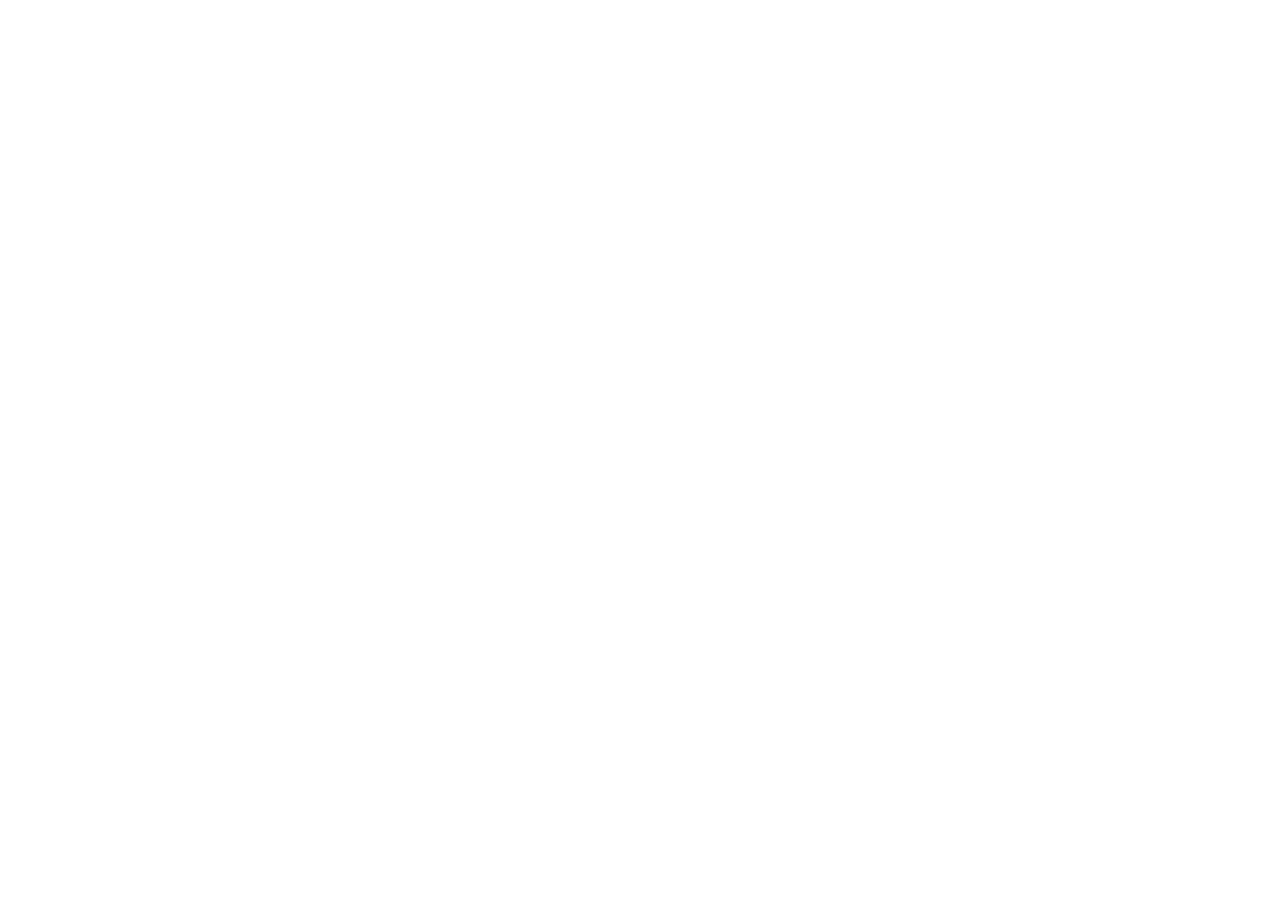
==== index.html @ 8578e750 "大事件项目初始化" ====
<!DOCTYPE html>
<html lang="en">
<head>
    <meta charset="UTF-8">
    <meta name="viewport" content="width=device-width, initial-scale=1.0">
    <title>Document</title>
</head>
<body>
    
</body>
</html>
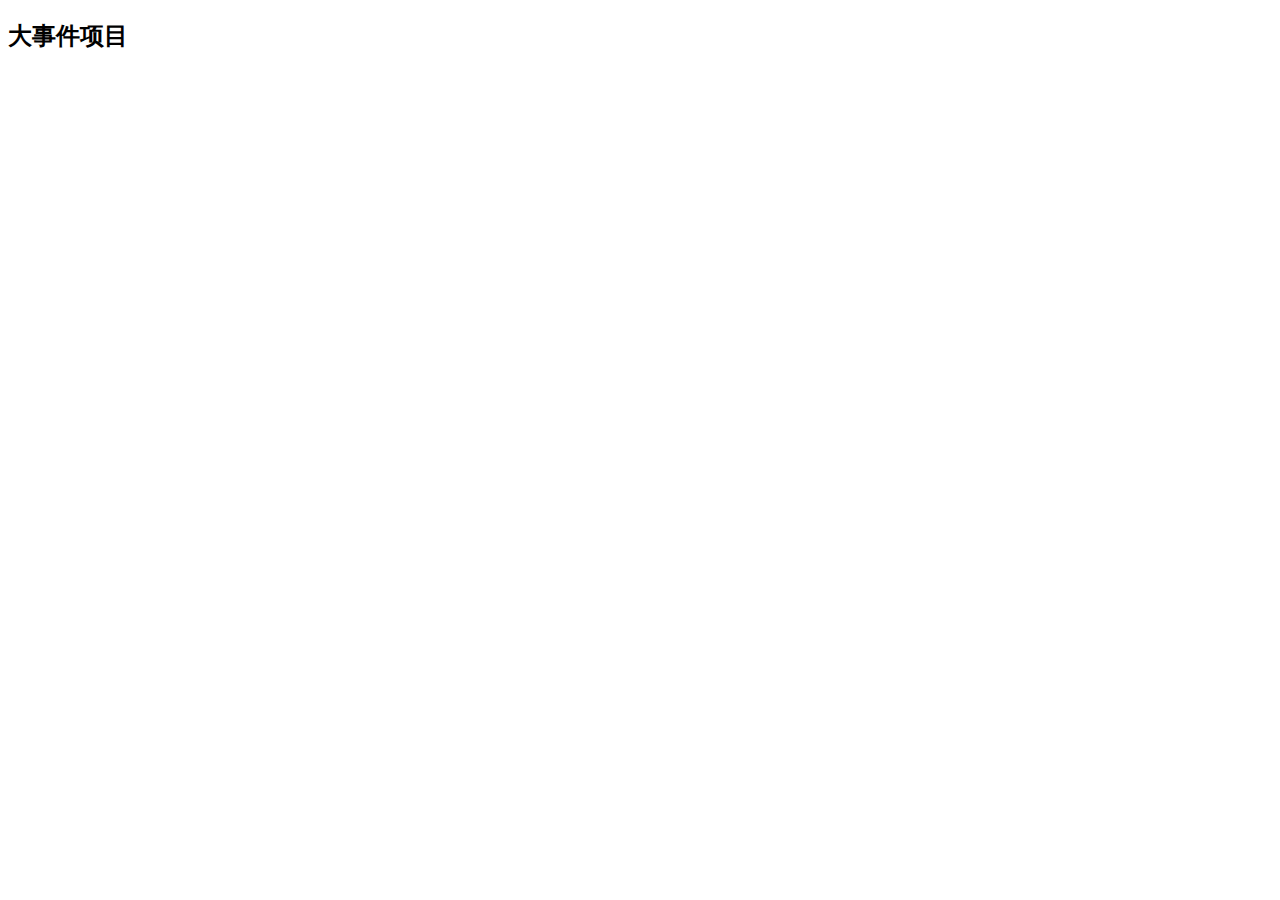
==== commit 04b05a19: "登录注册页面完全完成" ====
--- a/index.html
+++ b/index.html
@@ -6,6 +6,6 @@
     <title>Document</title>
 </head>
 <body>
-    
+    <h2>大事件项目</h2>
 </body>
 </html>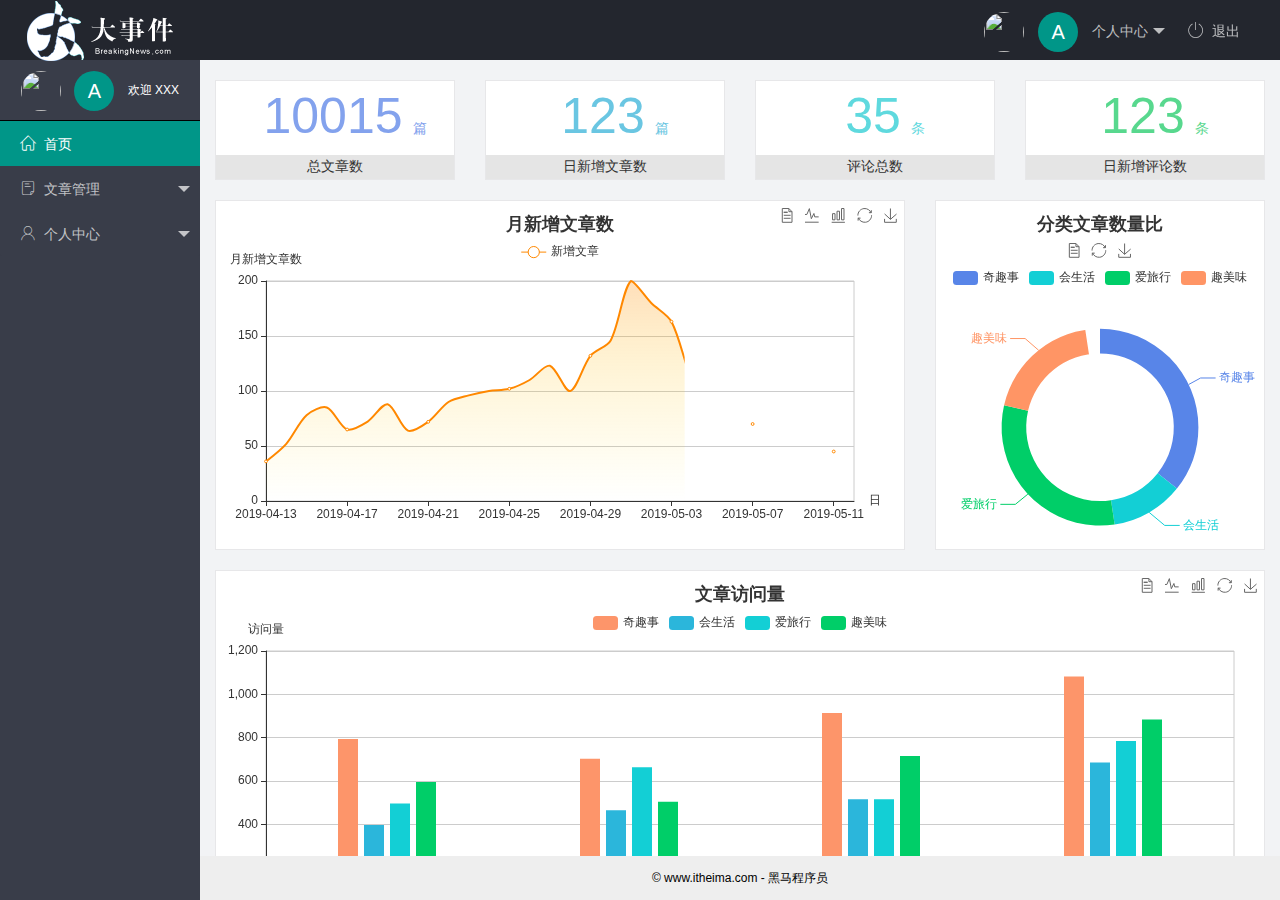
==== commit d31d7f2d: "提交了index.html部分页面模块" ====
--- a/index.html
+++ b/index.html
@@ -1,11 +1,92 @@
 <!DOCTYPE html>
-<html lang="en">
+<html>
 <head>
-    <meta charset="UTF-8">
-    <meta name="viewport" content="width=device-width, initial-scale=1.0">
-    <title>Document</title>
+  <meta charset="utf-8">
+  <meta name="viewport" content="width=device-width, initial-scale=1, maximum-scale=1">
+  <title>layout 后台大布局 - Layui</title>
+  <link rel="stylesheet" href="/assets/lib/layui/css/layui.css">
+  <link rel="stylesheet" href="/assets/fonts/iconfont.css">
+  <link rel="stylesheet" href="/assets/css/index.css">
 </head>
-<body>
-    <h2>大事件项目</h2>
+<body class="layui-layout-body">
+    <!-- 晚自习login分支练习一下 -->
+<div class="layui-layout layui-layout-admin">
+  <div class="layui-header">
+    <div class="layui-logo">
+        <img src="/assets/images/logo.png" alt="">
+    </div>
+    <!-- 头部区域（可配合layui已有的水平导航） -->
+    
+    <ul class="layui-nav layui-layout-right">
+      <li class="layui-nav-item">
+          <!-- 顶部头部区域 -->
+        <a href="javascript:;" class="userinfo">
+          <img src="http://t.cn/RCzsdCq" class="layui-nav-img">
+          <span class="user-avater">A</span>
+          个人中心
+        </a>
+
+        <dl class="layui-nav-child">
+          <dd><a href=""><i class="layui-icon layui-icon-face-smile"></i>   基本资料</a></dd>
+          <dd><a href=""><i class="layui-icon layui-icon-face-smile"></i>   更换头像</a></dd>
+          <dd><a href=""><i class="layui-icon layui-icon-face-smile"></i>   更换头像</a></dd>
+        </dl>
+      </li>
+      <li class="layui-nav-item"><a href=""><span class="iconfont icon-tuichu"></span>退出</a></li>
+    </ul>
+  </div>
+  
+  <div class="layui-side layui-bg-black">
+    <div class="layui-side-scroll">
+        <!-- 左侧头部区域 -->
+        <div class="userinfo">
+            <img src="http://t.cn/RCzsdCq" class="layui-nav-img">
+            <span class="user-avater">A</span>
+            <span  id="welcome">欢迎 XXX</span>
+        </div>
+
+      <!-- 左侧导航区域（可配合layui已有的垂直导航） -->
+      <ul class="layui-nav layui-nav-tree"  lay-shrink="all">
+          <!-- a链接跳转到ifram区域展示home/dashboard.html内容 -->
+        <li class="layui-nav-item layui-this" > <a href="/home/dashboard.html" target="fm"><span class="iconfont icon-home"></span>首页 </a></li>
+        <li class="layui-nav-item ">
+          <a class="" href="javascript:;"><span class="iconfont icon-16"></span>文章管理</a>
+          <dl class="layui-nav-child">
+            <dd><a href="javascript:;"><i class="layui-icon layui-icon-face-smile"></i>文章类别</a></dd>
+            <dd><a href="javascript:;"><i class="layui-icon layui-icon-face-smile"></i>文章列表</a></dd>
+            <dd><a href="javascript:;"><i class="layui-icon layui-icon-face-smile"></i>文章发表</a></dd>
+
+          </dl>
+        </li>
+        <li class="layui-nav-item">
+          <a href="javascript:;"><span class="iconfont icon-user"></span>个人中心</a>
+          <dl class="layui-nav-child">
+            <dd><a href="javascript:;"><i class="layui-icon layui-icon-face-smile"></i>基本资料</a></dd>
+            <dd><a href="javascript:;"><i class="layui-icon layui-icon-face-smile"></i>更换头像</a></dd>
+            <dd><a href="javascript:;"><i class="layui-icon layui-icon-face-smile"></i>重置密码</a></dd>
+          </dl>
+        </li>
+     
+       
+      </ul>
+    </div>
+  </div>
+  
+  <div class="layui-body">
+    <!-- 内容主体区域 -->
+    <!-- iframe主要作用就是让一个页面再次嵌套另一个页面框架 -->
+    <iframe name="fm" src="/home/dashboard.html" frameborder="0"></iframe>
+  </div>
+  
+  <div class="layui-footer">
+    <!-- 底部固定区域 -->
+    © www.itheima.com - 黑马程序员
+  </div>
+</div>
+ <script src="/assets/lib/layui/layui.all.js"></script>
+ <script src="/assets/lib/jquery.js"></script>
+ <script src="/assets/js/baseAPI.js"></script>
+ <script src="/assets/js/index.js"></script>
 </body>
-</html>+</html>
+      --- a/assets/lib/layui/css/layui.css
+++ b/assets/lib/layui/css/layui.css
@@ -0,0 +1,2 @@
+/** layui-v2.5.5 MIT License By https://www.layui.com */
+ .layui-inline,img{display:inline-block;vertical-align:middle}h1,h2,h3,h4,h5,h6{font-weight:400}.layui-edge,.layui-header,.layui-inline,.layui-main{position:relative}.layui-body,.layui-edge,.layui-elip{overflow:hidden}.layui-btn,.layui-edge,.layui-inline,img{vertical-align:middle}.layui-btn,.layui-disabled,.layui-icon,.layui-unselect{-moz-user-select:none;-webkit-user-select:none;-ms-user-select:none}.layui-elip,.layui-form-checkbox span,.layui-form-pane .layui-form-label{text-overflow:ellipsis;white-space:nowrap}.layui-breadcrumb,.layui-tree-btnGroup{visibility:hidden}blockquote,body,button,dd,div,dl,dt,form,h1,h2,h3,h4,h5,h6,input,li,ol,p,pre,td,textarea,th,ul{margin:0;padding:0;-webkit-tap-highlight-color:rgba(0,0,0,0)}a:active,a:hover{outline:0}img{border:none}li{list-style:none}table{border-collapse:collapse;border-spacing:0}h4,h5,h6{font-size:100%}button,input,optgroup,option,select,textarea{font-family:inherit;font-size:inherit;font-style:inherit;font-weight:inherit;outline:0}pre{white-space:pre-wrap;white-space:-moz-pre-wrap;white-space:-pre-wrap;white-space:-o-pre-wrap;word-wrap:break-word}body{line-height:24px;font:14px Helvetica Neue,Helvetica,PingFang SC,Tahoma,Arial,sans-serif}hr{height:1px;margin:10px 0;border:0;clear:both}a{color:#333;text-decoration:none}a:hover{color:#777}a cite{font-style:normal;*cursor:pointer}.layui-border-box,.layui-border-box *{box-sizing:border-box}.layui-box,.layui-box *{box-sizing:content-box}.layui-clear{clear:both;*zoom:1}.layui-clear:after{content:'\20';clear:both;*zoom:1;display:block;height:0}.layui-inline{*display:inline;*zoom:1}.layui-edge{display:inline-block;width:0;height:0;border-width:6px;border-style:dashed;border-color:transparent}.layui-edge-top{top:-4px;border-bottom-color:#999;border-bottom-style:solid}.layui-edge-right{border-left-color:#999;border-left-style:solid}.layui-edge-bottom{top:2px;border-top-color:#999;border-top-style:solid}.layui-edge-left{border-right-color:#999;border-right-style:solid}.layui-disabled,.layui-disabled:hover{color:#d2d2d2!important;cursor:not-allowed!important}.layui-circle{border-radius:100%}.layui-show{display:block!important}.layui-hide{display:none!important}@font-face{font-family:layui-icon;src:url(../font/iconfont.eot?v=250);src:url(../font/iconfont.eot?v=250#iefix) format('embedded-opentype'),url(../font/iconfont.woff2?v=250) format('woff2'),url(../font/iconfont.woff?v=250) format('woff'),url(../font/iconfont.ttf?v=250) format('truetype'),url(../font/iconfont.svg?v=250#layui-icon) format('svg')}.layui-icon{font-family:layui-icon!important;font-size:16px;font-style:normal;-webkit-font-smoothing:antialiased;-moz-osx-font-smoothing:grayscale}.layui-icon-reply-fill:before{content:"\e611"}.layui-icon-set-fill:before{content:"\e614"}.layui-icon-menu-fill:before{content:"\e60f"}.layui-icon-search:before{content:"\e615"}.layui-icon-share:before{content:"\e641"}.layui-icon-set-sm:before{content:"\e620"}.layui-icon-engine:before{content:"\e628"}.layui-icon-close:before{content:"\1006"}.layui-icon-close-fill:before{content:"\1007"}.layui-icon-chart-screen:before{content:"\e629"}.layui-icon-star:before{content:"\e600"}.layui-icon-circle-dot:before{content:"\e617"}.layui-icon-chat:before{content:"\e606"}.layui-icon-release:before{content:"\e609"}.layui-icon-list:before{content:"\e60a"}.layui-icon-chart:before{content:"\e62c"}.layui-icon-ok-circle:before{content:"\1005"}.layui-icon-layim-theme:before{content:"\e61b"}.layui-icon-table:before{content:"\e62d"}.layui-icon-right:before{content:"\e602"}.layui-icon-left:before{content:"\e603"}.layui-icon-cart-simple:before{content:"\e698"}.layui-icon-face-cry:before{content:"\e69c"}.layui-icon-face-smile:before{content:"\e6af"}.layui-icon-survey:before{content:"\e6b2"}.layui-icon-tree:before{content:"\e62e"}.layui-icon-upload-circle:before{content:"\e62f"}.layui-icon-add-circle:before{content:"\e61f"}.layui-icon-download-circle:before{content:"\e601"}.layui-icon-templeate-1:before{content:"\e630"}.layui-icon-util:before{content:"\e631"}.layui-icon-face-surprised:before{content:"\e664"}.layui-icon-edit:before{content:"\e642"}.layui-icon-speaker:before{content:"\e645"}.layui-icon-down:before{content:"\e61a"}.layui-icon-file:before{content:"\e621"}.layui-icon-layouts:before{content:"\e632"}.layui-icon-rate-half:before{content:"\e6c9"}.layui-icon-add-circle-fine:before{content:"\e608"}.layui-icon-prev-circle:before{content:"\e633"}.layui-icon-read:before{content:"\e705"}.layui-icon-404:before{content:"\e61c"}.layui-icon-carousel:before{content:"\e634"}.layui-icon-help:before{content:"\e607"}.layui-icon-code-circle:before{content:"\e635"}.layui-icon-water:before{content:"\e636"}.layui-icon-username:before{content:"\e66f"}.layui-icon-find-fill:before{content:"\e670"}.layui-icon-about:before{content:"\e60b"}.layui-icon-location:before{content:"\e715"}.layui-icon-up:before{content:"\e619"}.layui-icon-pause:before{content:"\e651"}.layui-icon-date:before{content:"\e637"}.layui-icon-layim-uploadfile:before{content:"\e61d"}.layui-icon-delete:before{content:"\e640"}.layui-icon-play:before{content:"\e652"}.layui-icon-top:before{content:"\e604"}.layui-icon-friends:before{content:"\e612"}.layui-icon-refresh-3:before{content:"\e9aa"}.layui-icon-ok:before{content:"\e605"}.layui-icon-layer:before{content:"\e638"}.layui-icon-face-smile-fine:before{content:"\e60c"}.layui-icon-dollar:before{content:"\e659"}.layui-icon-group:before{content:"\e613"}.layui-icon-layim-download:before{content:"\e61e"}.layui-icon-picture-fine:before{content:"\e60d"}.layui-icon-link:before{content:"\e64c"}.layui-icon-diamond:before{content:"\e735"}.layui-icon-log:before{content:"\e60e"}.layui-icon-rate-solid:before{content:"\e67a"}.layui-icon-fonts-del:before{content:"\e64f"}.layui-icon-unlink:before{content:"\e64d"}.layui-icon-fonts-clear:before{content:"\e639"}.layui-icon-triangle-r:before{content:"\e623"}.layui-icon-circle:before{content:"\e63f"}.layui-icon-radio:before{content:"\e643"}.layui-icon-align-center:before{content:"\e647"}.layui-icon-align-right:before{content:"\e648"}.layui-icon-align-left:before{content:"\e649"}.layui-icon-loading-1:before{content:"\e63e"}.layui-icon-return:before{content:"\e65c"}.layui-icon-fonts-strong:before{content:"\e62b"}.layui-icon-upload:before{content:"\e67c"}.layui-icon-dialogue:before{content:"\e63a"}.layui-icon-video:before{content:"\e6ed"}.layui-icon-headset:before{content:"\e6fc"}.layui-icon-cellphone-fine:before{content:"\e63b"}.layui-icon-add-1:before{content:"\e654"}.layui-icon-face-smile-b:before{content:"\e650"}.layui-icon-fonts-html:before{content:"\e64b"}.layui-icon-form:before{content:"\e63c"}.layui-icon-cart:before{content:"\e657"}.layui-icon-camera-fill:before{content:"\e65d"}.layui-icon-tabs:before{content:"\e62a"}.layui-icon-fonts-code:before{content:"\e64e"}.layui-icon-fire:before{content:"\e756"}.layui-icon-set:before{content:"\e716"}.layui-icon-fonts-u:before{content:"\e646"}.layui-icon-triangle-d:before{content:"\e625"}.layui-icon-tips:before{content:"\e702"}.layui-icon-picture:before{content:"\e64a"}.layui-icon-more-vertical:before{content:"\e671"}.layui-icon-flag:before{content:"\e66c"}.layui-icon-loading:before{content:"\e63d"}.layui-icon-fonts-i:before{content:"\e644"}.layui-icon-refresh-1:before{content:"\e666"}.layui-icon-rmb:before{content:"\e65e"}.layui-icon-home:before{content:"\e68e"}.layui-icon-user:before{content:"\e770"}.layui-icon-notice:before{content:"\e667"}.layui-icon-login-weibo:before{content:"\e675"}.layui-icon-voice:before{content:"\e688"}.layui-icon-upload-drag:before{content:"\e681"}.layui-icon-login-qq:before{content:"\e676"}.layui-icon-snowflake:before{content:"\e6b1"}.layui-icon-file-b:before{content:"\e655"}.layui-icon-template:before{content:"\e663"}.layui-icon-auz:before{content:"\e672"}.layui-icon-console:before{content:"\e665"}.layui-icon-app:before{content:"\e653"}.layui-icon-prev:before{content:"\e65a"}.layui-icon-website:before{content:"\e7ae"}.layui-icon-next:before{content:"\e65b"}.layui-icon-component:before{content:"\e857"}.layui-icon-more:before{content:"\e65f"}.layui-icon-login-wechat:before{content:"\e677"}.layui-icon-shrink-right:before{content:"\e668"}.layui-icon-spread-left:before{content:"\e66b"}.layui-icon-camera:before{content:"\e660"}.layui-icon-note:before{content:"\e66e"}.layui-icon-refresh:before{content:"\e669"}.layui-icon-female:before{content:"\e661"}.layui-icon-male:before{content:"\e662"}.layui-icon-password:before{content:"\e673"}.layui-icon-senior:before{content:"\e674"}.layui-icon-theme:before{content:"\e66a"}.layui-icon-tread:before{content:"\e6c5"}.layui-icon-praise:before{content:"\e6c6"}.layui-icon-star-fill:before{content:"\e658"}.layui-icon-rate:before{content:"\e67b"}.layui-icon-template-1:before{content:"\e656"}.layui-icon-vercode:before{content:"\e679"}.layui-icon-cellphone:before{content:"\e678"}.layui-icon-screen-full:before{content:"\e622"}.layui-icon-screen-restore:before{content:"\e758"}.layui-icon-cols:before{content:"\e610"}.layui-icon-export:before{content:"\e67d"}.layui-icon-print:before{content:"\e66d"}.layui-icon-slider:before{content:"\e714"}.layui-icon-addition:before{content:"\e624"}.layui-icon-subtraction:before{content:"\e67e"}.layui-icon-service:before{content:"\e626"}.layui-icon-transfer:before{content:"\e691"}.layui-main{width:1140px;margin:0 auto}.layui-header{z-index:1000;height:60px}.layui-header a:hover{transition:all .5s;-webkit-transition:all .5s}.layui-side{position:fixed;left:0;top:0;bottom:0;z-index:999;width:200px;overflow-x:hidden}.layui-side-scroll{position:relative;width:220px;height:100%;overflow-x:hidden}.layui-body{position:absolute;left:200px;right:0;top:0;bottom:0;z-index:998;width:auto;overflow-y:auto;box-sizing:border-box}.layui-layout-body{overflow:hidden}.layui-layout-admin .layui-header{background-color:#23262E}.layui-layout-admin .layui-side{top:60px;width:200px;overflow-x:hidden}.layui-layout-admin .layui-body{position:fixed;top:60px;bottom:44px}.layui-layout-admin .layui-main{width:auto;margin:0 15px}.layui-layout-admin .layui-footer{position:fixed;left:200px;right:0;bottom:0;height:44px;line-height:44px;padding:0 15px;background-color:#eee}.layui-layout-admin .layui-logo{position:absolute;left:0;top:0;width:200px;height:100%;line-height:60px;text-align:center;color:#009688;font-size:16px}.layui-layout-admin .layui-header .layui-nav{background:0 0}.layui-layout-left{position:absolute!important;left:200px;top:0}.layui-layout-right{position:absolute!important;right:0;top:0}.layui-container{position:relative;margin:0 auto;padding:0 15px;box-sizing:border-box}.layui-fluid{position:relative;margin:0 auto;padding:0 15px}.layui-row:after,.layui-row:before{content:'';display:block;clear:both}.layui-col-lg1,.layui-col-lg10,.layui-col-lg11,.layui-col-lg12,.layui-col-lg2,.layui-col-lg3,.layui-col-lg4,.layui-col-lg5,.layui-col-lg6,.layui-col-lg7,.layui-col-lg8,.layui-col-lg9,.layui-col-md1,.layui-col-md10,.layui-col-md11,.layui-col-md12,.layui-col-md2,.layui-col-md3,.layui-col-md4,.layui-col-md5,.layui-col-md6,.layui-col-md7,.layui-col-md8,.layui-col-md9,.layui-col-sm1,.layui-col-sm10,.layui-col-sm11,.layui-col-sm12,.layui-col-sm2,.layui-col-sm3,.layui-col-sm4,.layui-col-sm5,.layui-col-sm6,.layui-col-sm7,.layui-col-sm8,.layui-col-sm9,.layui-col-xs1,.layui-col-xs10,.layui-col-xs11,.layui-col-xs12,.layui-col-xs2,.layui-col-xs3,.layui-col-xs4,.layui-col-xs5,.layui-col-xs6,.layui-col-xs7,.layui-col-xs8,.layui-col-xs9{position:relative;display:block;box-sizing:border-box}.layui-col-xs1,.layui-col-xs10,.layui-col-xs11,.layui-col-xs12,.layui-col-xs2,.layui-col-xs3,.layui-col-xs4,.layui-col-xs5,.layui-col-xs6,.layui-col-xs7,.layui-col-xs8,.layui-col-xs9{float:left}.layui-col-xs1{width:8.33333333%}.layui-col-xs2{width:16.66666667%}.layui-col-xs3{width:25%}.layui-col-xs4{width:33.33333333%}.layui-col-xs5{width:41.66666667%}.layui-col-xs6{width:50%}.layui-col-xs7{width:58.33333333%}.layui-col-xs8{width:66.66666667%}.layui-col-xs9{width:75%}.layui-col-xs10{width:83.33333333%}.layui-col-xs11{width:91.66666667%}.layui-col-xs12{width:100%}.layui-col-xs-offset1{margin-left:8.33333333%}.layui-col-xs-offset2{margin-left:16.66666667%}.layui-col-xs-offset3{margin-left:25%}.layui-col-xs-offset4{margin-left:33.33333333%}.layui-col-xs-offset5{margin-left:41.66666667%}.layui-col-xs-offset6{margin-left:50%}.layui-col-xs-offset7{margin-left:58.33333333%}.layui-col-xs-offset8{margin-left:66.66666667%}.layui-col-xs-offset9{margin-left:75%}.layui-col-xs-offset10{margin-left:83.33333333%}.layui-col-xs-offset11{margin-left:91.66666667%}.layui-col-xs-offset12{margin-left:100%}@media screen and (max-width:768px){.layui-hide-xs{display:none!important}.layui-show-xs-block{display:block!important}.layui-show-xs-inline{display:inline!important}.layui-show-xs-inline-block{display:inline-block!important}}@media screen and (min-width:768px){.layui-container{width:750px}.layui-hide-sm{display:none!important}.layui-show-sm-block{display:block!important}.layui-show-sm-inline{display:inline!important}.layui-show-sm-inline-block{display:inline-block!important}.layui-col-sm1,.layui-col-sm10,.layui-col-sm11,.layui-col-sm12,.layui-col-sm2,.layui-col-sm3,.layui-col-sm4,.layui-col-sm5,.layui-col-sm6,.layui-col-sm7,.layui-col-sm8,.layui-col-sm9{float:left}.layui-col-sm1{width:8.33333333%}.layui-col-sm2{width:16.66666667%}.layui-col-sm3{width:25%}.layui-col-sm4{width:33.33333333%}.layui-col-sm5{width:41.66666667%}.layui-col-sm6{width:50%}.layui-col-sm7{width:58.33333333%}.layui-col-sm8{width:66.66666667%}.layui-col-sm9{width:75%}.layui-col-sm10{width:83.33333333%}.layui-col-sm11{width:91.66666667%}.layui-col-sm12{width:100%}.layui-col-sm-offset1{margin-left:8.33333333%}.layui-col-sm-offset2{margin-left:16.66666667%}.layui-col-sm-offset3{margin-left:25%}.layui-col-sm-offset4{margin-left:33.33333333%}.layui-col-sm-offset5{margin-left:41.66666667%}.layui-col-sm-offset6{margin-left:50%}.layui-col-sm-offset7{margin-left:58.33333333%}.layui-col-sm-offset8{margin-left:66.66666667%}.layui-col-sm-offset9{margin-left:75%}.layui-col-sm-offset10{margin-left:83.33333333%}.layui-col-sm-offset11{margin-left:91.66666667%}.layui-col-sm-offset12{margin-left:100%}}@media screen and (min-width:992px){.layui-container{width:970px}.layui-hide-md{display:none!important}.layui-show-md-block{display:block!important}.layui-show-md-inline{display:inline!important}.layui-show-md-inline-block{display:inline-block!important}.layui-col-md1,.layui-col-md10,.layui-col-md11,.layui-col-md12,.layui-col-md2,.layui-col-md3,.layui-col-md4,.layui-col-md5,.layui-col-md6,.layui-col-md7,.layui-col-md8,.layui-col-md9{float:left}.layui-col-md1{width:8.33333333%}.layui-col-md2{width:16.66666667%}.layui-col-md3{width:25%}.layui-col-md4{width:33.33333333%}.layui-col-md5{width:41.66666667%}.layui-col-md6{width:50%}.layui-col-md7{width:58.33333333%}.layui-col-md8{width:66.66666667%}.layui-col-md9{width:75%}.layui-col-md10{width:83.33333333%}.layui-col-md11{width:91.66666667%}.layui-col-md12{width:100%}.layui-col-md-offset1{margin-left:8.33333333%}.layui-col-md-offset2{margin-left:16.66666667%}.layui-col-md-offset3{margin-left:25%}.layui-col-md-offset4{margin-left:33.33333333%}.layui-col-md-offset5{margin-left:41.66666667%}.layui-col-md-offset6{margin-left:50%}.layui-col-md-offset7{margin-left:58.33333333%}.layui-col-md-offset8{margin-left:66.66666667%}.layui-col-md-offset9{margin-left:75%}.layui-col-md-offset10{margin-left:83.33333333%}.layui-col-md-offset11{margin-left:91.66666667%}.layui-col-md-offset12{margin-left:100%}}@media screen and (min-width:1200px){.layui-container{width:1170px}.layui-hide-lg{display:none!important}.layui-show-lg-block{display:block!important}.layui-show-lg-inline{display:inline!important}.layui-show-lg-inline-block{display:inline-block!important}.layui-col-lg1,.layui-col-lg10,.layui-col-lg11,.layui-col-lg12,.layui-col-lg2,.layui-col-lg3,.layui-col-lg4,.layui-col-lg5,.layui-col-lg6,.layui-col-lg7,.layui-col-lg8,.layui-col-lg9{float:left}.layui-col-lg1{width:8.33333333%}.layui-col-lg2{width:16.66666667%}.layui-col-lg3{width:25%}.layui-col-lg4{width:33.33333333%}.layui-col-lg5{width:41.66666667%}.layui-col-lg6{width:50%}.layui-col-lg7{width:58.33333333%}.layui-col-lg8{width:66.66666667%}.layui-col-lg9{width:75%}.layui-col-lg10{width:83.33333333%}.layui-col-lg11{width:91.66666667%}.layui-col-lg12{width:100%}.layui-col-lg-offset1{margin-left:8.33333333%}.layui-col-lg-offset2{margin-left:16.66666667%}.layui-col-lg-offset3{margin-left:25%}.layui-col-lg-offset4{margin-left:33.33333333%}.layui-col-lg-offset5{margin-left:41.66666667%}.layui-col-lg-offset6{margin-left:50%}.layui-col-lg-offset7{margin-left:58.33333333%}.layui-col-lg-offset8{margin-left:66.66666667%}.layui-col-lg-offset9{margin-left:75%}.layui-col-lg-offset10{margin-left:83.33333333%}.layui-col-lg-offset11{margin-left:91.66666667%}.layui-col-lg-offset12{margin-left:100%}}.layui-col-space1{margin:-.5px}.layui-col-space1>*{padding:.5px}.layui-col-space3{margin:-1.5px}.layui-col-space3>*{padding:1.5px}.layui-col-space5{margin:-2.5px}.layui-col-space5>*{padding:2.5px}.layui-col-space8{margin:-3.5px}.layui-col-space8>*{padding:3.5px}.layui-col-space10{margin:-5px}.layui-col-space10>*{padding:5px}.layui-col-space12{margin:-6px}.layui-col-space12>*{padding:6px}.layui-col-space15{margin:-7.5px}.layui-col-space15>*{padding:7.5px}.layui-col-space18{margin:-9px}.layui-col-space18>*{padding:9px}.layui-col-space20{margin:-10px}.layui-col-space20>*{padding:10px}.layui-col-space22{margin:-11px}.layui-col-space22>*{padding:11px}.layui-col-space25{margin:-12.5px}.layui-col-space25>*{padding:12.5px}.layui-col-space30{margin:-15px}.layui-col-space30>*{padding:15px}.layui-btn,.layui-input,.layui-select,.layui-textarea,.layui-upload-button{outline:0;-webkit-appearance:none;transition:all .3s;-webkit-transition:all .3s;box-sizing:border-box}.layui-elem-quote{margin-bottom:10px;padding:15px;line-height:22px;border-left:5px solid #009688;border-radius:0 2px 2px 0;background-color:#f2f2f2}.layui-quote-nm{border-style:solid;border-width:1px 1px 1px 5px;background:0 0}.layui-elem-field{margin-bottom:10px;padding:0;border-width:1px;border-style:solid}.layui-elem-field legend{margin-left:20px;padding:0 10px;font-size:20px;font-weight:300}.layui-field-title{margin:10px 0 20px;border-width:1px 0 0}.layui-field-box{padding:10px 15px}.layui-field-title .layui-field-box{padding:10px 0}.layui-progress{position:relative;height:6px;border-radius:20px;background-color:#e2e2e2}.layui-progress-bar{position:absolute;left:0;top:0;width:0;max-width:100%;height:6px;border-radius:20px;text-align:right;background-color:#5FB878;transition:all .3s;-webkit-transition:all .3s}.layui-progress-big,.layui-progress-big .layui-progress-bar{height:18px;line-height:18px}.layui-progress-text{position:relative;top:-20px;line-height:18px;font-size:12px;color:#666}.layui-progress-big .layui-progress-text{position:static;padding:0 10px;color:#fff}.layui-collapse{border-width:1px;border-style:solid;border-radius:2px}.layui-colla-content,.layui-colla-item{border-top-width:1px;border-top-style:solid}.layui-colla-item:first-child{border-top:none}.layui-colla-title{position:relative;height:42px;line-height:42px;padding:0 15px 0 35px;color:#333;background-color:#f2f2f2;cursor:pointer;font-size:14px;overflow:hidden}.layui-colla-content{display:none;padding:10px 15px;line-height:22px;color:#666}.layui-colla-icon{position:absolute;left:15px;top:0;font-size:14px}.layui-card{margin-bottom:15px;border-radius:2px;background-color:#fff;box-shadow:0 1px 2px 0 rgba(0,0,0,.05)}.layui-card:last-child{margin-bottom:0}.layui-card-header{position:relative;height:42px;line-height:42px;padding:0 15px;border-bottom:1px solid #f6f6f6;color:#333;border-radius:2px 2px 0 0;font-size:14px}.layui-bg-black,.layui-bg-blue,.layui-bg-cyan,.layui-bg-green,.layui-bg-orange,.layui-bg-red{color:#fff!important}.layui-card-body{position:relative;padding:10px 15px;line-height:24px}.layui-card-body[pad15]{padding:15px}.layui-card-body[pad20]{padding:20px}.layui-card-body .layui-table{margin:5px 0}.layui-card .layui-tab{margin:0}.layui-panel-window{position:relative;padding:15px;border-radius:0;border-top:5px solid #E6E6E6;background-color:#fff}.layui-auxiliar-moving{position:fixed;left:0;right:0;top:0;bottom:0;width:100%;height:100%;background:0 0;z-index:9999999999}.layui-form-label,.layui-form-mid,.layui-form-select,.layui-input-block,.layui-input-inline,.layui-textarea{position:relative}.layui-bg-red{background-color:#FF5722!important}.layui-bg-orange{background-color:#FFB800!important}.layui-bg-green{background-color:#009688!important}.layui-bg-cyan{background-color:#2F4056!important}.layui-bg-blue{background-color:#1E9FFF!important}.layui-bg-black{background-color:#393D49!important}.layui-bg-gray{background-color:#eee!important;color:#666!important}.layui-badge-rim,.layui-colla-content,.layui-colla-item,.layui-collapse,.layui-elem-field,.layui-form-pane .layui-form-item[pane],.layui-form-pane .layui-form-label,.layui-input,.layui-layedit,.layui-layedit-tool,.layui-quote-nm,.layui-select,.layui-tab-bar,.layui-tab-card,.layui-tab-title,.layui-tab-title .layui-this:after,.layui-textarea{border-color:#e6e6e6}.layui-timeline-item:before,hr{background-color:#e6e6e6}.layui-text{line-height:22px;font-size:14px;color:#666}.layui-text h1,.layui-text h2,.layui-text h3{font-weight:500;color:#333}.layui-text h1{font-size:30px}.layui-text h2{font-size:24px}.layui-text h3{font-size:18px}.layui-text a:not(.layui-btn){color:#01AAED}.layui-text a:not(.layui-btn):hover{text-decoration:underline}.layui-text ul{padding:5px 0 5px 15px}.layui-text ul li{margin-top:5px;list-style-type:disc}.layui-text em,.layui-word-aux{color:#999!important;padding:0 5px!important}.layui-btn{display:inline-block;height:38px;line-height:38px;padding:0 18px;background-color:#009688;color:#fff;white-space:nowrap;text-align:center;font-size:14px;border:none;border-radius:2px;cursor:pointer}.layui-btn:hover{opacity:.8;filter:alpha(opacity=80);color:#fff}.layui-btn:active{opacity:1;filter:alpha(opacity=100)}.layui-btn+.layui-btn{margin-left:10px}.layui-btn-container{font-size:0}.layui-btn-container .layui-btn{margin-right:10px;margin-bottom:10px}.layui-btn-container .layui-btn+.layui-btn{margin-left:0}.layui-table .layui-btn-container .layui-btn{margin-bottom:9px}.layui-btn-radius{border-radius:100px}.layui-btn .layui-icon{margin-right:3px;font-size:18px;vertical-align:bottom;vertical-align:middle\9}.layui-btn-primary{border:1px solid #C9C9C9;background-color:#fff;color:#555}.layui-btn-primary:hover{border-color:#009688;color:#333}.layui-btn-normal{background-color:#1E9FFF}.layui-btn-warm{background-color:#FFB800}.layui-btn-danger{background-color:#FF5722}.layui-btn-checked{background-color:#5FB878}.layui-btn-disabled,.layui-btn-disabled:active,.layui-btn-disabled:hover{border:1px solid #e6e6e6;background-color:#FBFBFB;color:#C9C9C9;cursor:not-allowed;opacity:1}.layui-btn-lg{height:44px;line-height:44px;padding:0 25px;font-size:16px}.layui-btn-sm{height:30px;line-height:30px;padding:0 10px;font-size:12px}.layui-btn-sm i{font-size:16px!important}.layui-btn-xs{height:22px;line-height:22px;padding:0 5px;font-size:12px}.layui-btn-xs i{font-size:14px!important}.layui-btn-group{display:inline-block;vertical-align:middle;font-size:0}.layui-btn-group .layui-btn{margin-left:0!important;margin-right:0!important;border-left:1px solid rgba(255,255,255,.5);border-radius:0}.layui-btn-group .layui-btn-primary{border-left:none}.layui-btn-group .layui-btn-primary:hover{border-color:#C9C9C9;color:#009688}.layui-btn-group .layui-btn:first-child{border-left:none;border-radius:2px 0 0 2px}.layui-btn-group .layui-btn-primary:first-child{border-left:1px solid #c9c9c9}.layui-btn-group .layui-btn:last-child{border-radius:0 2px 2px 0}.layui-btn-group .layui-btn+.layui-btn{margin-left:0}.layui-btn-group+.layui-btn-group{margin-left:10px}.layui-btn-fluid{width:100%}.layui-input,.layui-select,.layui-textarea{height:38px;line-height:1.3;line-height:38px\9;border-width:1px;border-style:solid;background-color:#fff;border-radius:2px}.layui-input::-webkit-input-placeholder,.layui-select::-webkit-input-placeholder,.layui-textarea::-webkit-input-placeholder{line-height:1.3}.layui-input,.layui-textarea{display:block;width:100%;padding-left:10px}.layui-input:hover,.layui-textarea:hover{border-color:#D2D2D2!important}.layui-input:focus,.layui-textarea:focus{border-color:#C9C9C9!important}.layui-textarea{min-height:100px;height:auto;line-height:20px;padding:6px 10px;resize:vertical}.layui-select{padding:0 10px}.layui-form input[type=checkbox],.layui-form input[type=radio],.layui-form select{display:none}.layui-form [lay-ignore]{display:initial}.layui-form-item{margin-bottom:15px;clear:both;*zoom:1}.layui-form-item:after{content:'\20';clear:both;*zoom:1;display:block;height:0}.layui-form-label{float:left;display:block;padding:9px 15px;width:80px;font-weight:400;line-height:20px;text-align:right}.layui-form-label-col{display:block;float:none;padding:9px 0;line-height:20px;text-align:left}.layui-form-item .layui-inline{margin-bottom:5px;margin-right:10px}.layui-input-block{margin-left:110px;min-height:36px}.layui-input-inline{display:inline-block;vertical-align:middle}.layui-form-item .layui-input-inline{float:left;width:190px;margin-right:10px}.layui-form-text .layui-input-inline{width:auto}.layui-form-mid{float:left;display:block;padding:9px 0!important;line-height:20px;margin-right:10px}.layui-form-danger+.layui-form-select .layui-input,.layui-form-danger:focus{border-color:#FF5722!important}.layui-form-select .layui-input{padding-right:30px;cursor:pointer}.layui-form-select .layui-edge{position:absolute;right:10px;top:50%;margin-top:-3px;cursor:pointer;border-width:6px;border-top-color:#c2c2c2;border-top-style:solid;transition:all .3s;-webkit-transition:all .3s}.layui-form-select dl{display:none;position:absolute;left:0;top:42px;padding:5px 0;z-index:899;min-width:100%;border:1px solid #d2d2d2;max-height:300px;overflow-y:auto;background-color:#fff;border-radius:2px;box-shadow:0 2px 4px rgba(0,0,0,.12);box-sizing:border-box}.layui-form-select dl dd,.layui-form-select dl dt{padding:0 10px;line-height:36px;white-space:nowrap;overflow:hidden;text-overflow:ellipsis}.layui-form-select dl dt{font-size:12px;color:#999}.layui-form-select dl dd{cursor:pointer}.layui-form-select dl dd:hover{background-color:#f2f2f2;-webkit-transition:.5s all;transition:.5s all}.layui-form-select .layui-select-group dd{padding-left:20px}.layui-form-select dl dd.layui-select-tips{padding-left:10px!important;color:#999}.layui-form-select dl dd.layui-this{background-color:#5FB878;color:#fff}.layui-form-checkbox,.layui-form-select dl dd.layui-disabled{background-color:#fff}.layui-form-selected dl{display:block}.layui-form-checkbox,.layui-form-checkbox *,.layui-form-switch{display:inline-block;vertical-align:middle}.layui-form-selected .layui-edge{margin-top:-9px;-webkit-transform:rotate(180deg);transform:rotate(180deg);margin-top:-3px\9}:root .layui-form-selected .layui-edge{margin-top:-9px\0/IE9}.layui-form-selectup dl{top:auto;bottom:42px}.layui-select-none{margin:5px 0;text-align:center;color:#999}.layui-select-disabled .layui-disabled{border-color:#eee!important}.layui-select-disabled .layui-edge{border-top-color:#d2d2d2}.layui-form-checkbox{position:relative;height:30px;line-height:30px;margin-right:10px;padding-right:30px;cursor:pointer;font-size:0;-webkit-transition:.1s linear;transition:.1s linear;box-sizing:border-box}.layui-form-checkbox span{padding:0 10px;height:100%;font-size:14px;border-radius:2px 0 0 2px;background-color:#d2d2d2;color:#fff;overflow:hidden}.layui-form-checkbox:hover span{background-color:#c2c2c2}.layui-form-checkbox i{position:absolute;right:0;top:0;width:30px;height:28px;border:1px solid #d2d2d2;border-left:none;border-radius:0 2px 2px 0;color:#fff;font-size:20px;text-align:center}.layui-form-checkbox:hover i{border-color:#c2c2c2;color:#c2c2c2}.layui-form-checked,.layui-form-checked:hover{border-color:#5FB878}.layui-form-checked span,.layui-form-checked:hover span{background-color:#5FB878}.layui-form-checked i,.layui-form-checked:hover i{color:#5FB878}.layui-form-item .layui-form-checkbox{margin-top:4px}.layui-form-checkbox[lay-skin=primary]{height:auto!important;line-height:normal!important;min-width:18px;min-height:18px;border:none!important;margin-right:0;padding-left:28px;padding-right:0;background:0 0}.layui-form-checkbox[lay-skin=primary] span{padding-left:0;padding-right:15px;line-height:18px;background:0 0;color:#666}.layui-form-checkbox[lay-skin=primary] i{right:auto;left:0;width:16px;height:16px;line-height:16px;border:1px solid #d2d2d2;font-size:12px;border-radius:2px;background-color:#fff;-webkit-transition:.1s linear;transition:.1s linear}.layui-form-checkbox[lay-skin=primary]:hover i{border-color:#5FB878;color:#fff}.layui-form-checked[lay-skin=primary] i{border-color:#5FB878!important;background-color:#5FB878;color:#fff}.layui-checkbox-disbaled[lay-skin=primary] span{background:0 0!important;color:#c2c2c2}.layui-checkbox-disbaled[lay-skin=primary]:hover i{border-color:#d2d2d2}.layui-form-item .layui-form-checkbox[lay-skin=primary]{margin-top:10px}.layui-form-switch{position:relative;height:22px;line-height:22px;min-width:35px;padding:0 5px;margin-top:8px;border:1px solid #d2d2d2;border-radius:20px;cursor:pointer;background-color:#fff;-webkit-transition:.1s linear;transition:.1s linear}.layui-form-switch i{position:absolute;left:5px;top:3px;width:16px;height:16px;border-radius:20px;background-color:#d2d2d2;-webkit-transition:.1s linear;transition:.1s linear}.layui-form-switch em{position:relative;top:0;width:25px;margin-left:21px;padding:0!important;text-align:center!important;color:#999!important;font-style:normal!important;font-size:12px}.layui-form-onswitch{border-color:#5FB878;background-color:#5FB878}.layui-checkbox-disbaled,.layui-checkbox-disbaled i{border-color:#e2e2e2!important}.layui-form-onswitch i{left:100%;margin-left:-21px;background-color:#fff}.layui-form-onswitch em{margin-left:5px;margin-right:21px;color:#fff!important}.layui-checkbox-disbaled span{background-color:#e2e2e2!important}.layui-checkbox-disbaled:hover i{color:#fff!important}[lay-radio]{display:none}.layui-form-radio,.layui-form-radio *{display:inline-block;vertical-align:middle}.layui-form-radio{line-height:28px;margin:6px 10px 0 0;padding-right:10px;cursor:pointer;font-size:0}.layui-form-radio *{font-size:14px}.layui-form-radio>i{margin-right:8px;font-size:22px;color:#c2c2c2}.layui-form-radio>i:hover,.layui-form-radioed>i{color:#5FB878}.layui-radio-disbaled>i{color:#e2e2e2!important}.layui-form-pane .layui-form-label{width:110px;padding:8px 15px;height:38px;line-height:20px;border-width:1px;border-style:solid;border-radius:2px 0 0 2px;text-align:center;background-color:#FBFBFB;overflow:hidden;box-sizing:border-box}.layui-form-pane .layui-input-inline{margin-left:-1px}.layui-form-pane .layui-input-block{margin-left:110px;left:-1px}.layui-form-pane .layui-input{border-radius:0 2px 2px 0}.layui-form-pane .layui-form-text .layui-form-label{float:none;width:100%;border-radius:2px;box-sizing:border-box;text-align:left}.layui-form-pane .layui-form-text .layui-input-inline{display:block;margin:0;top:-1px;clear:both}.layui-form-pane .layui-form-text .layui-input-block{margin:0;left:0;top:-1px}.layui-form-pane .layui-form-text .layui-textarea{min-height:100px;border-radius:0 0 2px 2px}.layui-form-pane .layui-form-checkbox{margin:4px 0 4px 10px}.layui-form-pane .layui-form-radio,.layui-form-pane .layui-form-switch{margin-top:6px;margin-left:10px}.layui-form-pane .layui-form-item[pane]{position:relative;border-width:1px;border-style:solid}.layui-form-pane .layui-form-item[pane] .layui-form-label{position:absolute;left:0;top:0;height:100%;border-width:0 1px 0 0}.layui-form-pane .layui-form-item[pane] .layui-input-inline{margin-left:110px}@media screen and (max-width:450px){.layui-form-item .layui-form-label{text-overflow:ellipsis;overflow:hidden;white-space:nowrap}.layui-form-item .layui-inline{display:block;margin-right:0;margin-bottom:20px;clear:both}.layui-form-item .layui-inline:after{content:'\20';clear:both;display:block;height:0}.layui-form-item .layui-input-inline{display:block;float:none;left:-3px;width:auto;margin:0 0 10px 112px}.layui-form-item .layui-input-inline+.layui-form-mid{margin-left:110px;top:-5px;padding:0}.layui-form-item .layui-form-checkbox{margin-right:5px;margin-bottom:5px}}.layui-layedit{border-width:1px;border-style:solid;border-radius:2px}.layui-layedit-tool{padding:3px 5px;border-bottom-width:1px;border-bottom-style:solid;font-size:0}.layedit-tool-fixed{position:fixed;top:0;border-top:1px solid #e2e2e2}.layui-layedit-tool .layedit-tool-mid,.layui-layedit-tool .layui-icon{display:inline-block;vertical-align:middle;text-align:center;font-size:14px}.layui-layedit-tool .layui-icon{position:relative;width:32px;height:30px;line-height:30px;margin:3px 5px;color:#777;cursor:pointer;border-radius:2px}.layui-layedit-tool .layui-icon:hover{color:#393D49}.layui-layedit-tool .layui-icon:active{color:#000}.layui-layedit-tool .layedit-tool-active{background-color:#e2e2e2;color:#000}.layui-layedit-tool .layui-disabled,.layui-layedit-tool .layui-disabled:hover{color:#d2d2d2;cursor:not-allowed}.layui-layedit-tool .layedit-tool-mid{width:1px;height:18px;margin:0 10px;background-color:#d2d2d2}.layedit-tool-html{width:50px!important;font-size:30px!important}.layedit-tool-b,.layedit-tool-code,.layedit-tool-help{font-size:16px!important}.layedit-tool-d,.layedit-tool-face,.layedit-tool-image,.layedit-tool-unlink{font-size:18px!important}.layedit-tool-image input{position:absolute;font-size:0;left:0;top:0;width:100%;height:100%;opacity:.01;filter:Alpha(opacity=1);cursor:pointer}.layui-layedit-iframe iframe{display:block;width:100%}#LAY_layedit_code{overflow:hidden}.layui-laypage{display:inline-block;*display:inline;*zoom:1;vertical-align:middle;margin:10px 0;font-size:0}.layui-laypage>a:first-child,.layui-laypage>a:first-child em{border-radius:2px 0 0 2px}.layui-laypage>a:last-child,.layui-laypage>a:last-child em{border-radius:0 2px 2px 0}.layui-laypage>:first-child{margin-left:0!important}.layui-laypage>:last-child{margin-right:0!important}.layui-laypage a,.layui-laypage button,.layui-laypage input,.layui-laypage select,.layui-laypage span{border:1px solid #e2e2e2}.layui-laypage a,.layui-laypage span{display:inline-block;*display:inline;*zoom:1;vertical-align:middle;padding:0 15px;height:28px;line-height:28px;margin:0 -1px 5px 0;background-color:#fff;color:#333;font-size:12px}.layui-flow-more a *,.layui-laypage input,.layui-table-view select[lay-ignore]{display:inline-block}.layui-laypage a:hover{color:#009688}.layui-laypage em{font-style:normal}.layui-laypage .layui-laypage-spr{color:#999;font-weight:700}.layui-laypage a{text-decoration:none}.layui-laypage .layui-laypage-curr{position:relative}.layui-laypage .layui-laypage-curr em{position:relative;color:#fff}.layui-laypage .layui-laypage-curr .layui-laypage-em{position:absolute;left:-1px;top:-1px;padding:1px;width:100%;height:100%;background-color:#009688}.layui-laypage-em{border-radius:2px}.layui-laypage-next em,.layui-laypage-prev em{font-family:Sim sun;font-size:16px}.layui-laypage .layui-laypage-count,.layui-laypage .layui-laypage-limits,.layui-laypage .layui-laypage-refresh,.layui-laypage .layui-laypage-skip{margin-left:10px;margin-right:10px;padding:0;border:none}.layui-laypage .layui-laypage-limits,.layui-laypage .layui-laypage-refresh{vertical-align:top}.layui-laypage .layui-laypage-refresh i{font-size:18px;cursor:pointer}.layui-laypage select{height:22px;padding:3px;border-radius:2px;cursor:pointer}.layui-laypage .layui-laypage-skip{height:30px;line-height:30px;color:#999}.layui-laypage button,.layui-laypage input{height:30px;line-height:30px;border-radius:2px;vertical-align:top;background-color:#fff;box-sizing:border-box}.layui-laypage input{width:40px;margin:0 10px;padding:0 3px;text-align:center}.layui-laypage input:focus,.layui-laypage select:focus{border-color:#009688!important}.layui-laypage button{margin-left:10px;padding:0 10px;cursor:pointer}.layui-table,.layui-table-view{margin:10px 0}.layui-flow-more{margin:10px 0;text-align:center;color:#999;font-size:14px}.layui-flow-more a{height:32px;line-height:32px}.layui-flow-more a *{vertical-align:top}.layui-flow-more a cite{padding:0 20px;border-radius:3px;background-color:#eee;color:#333;font-style:normal}.layui-flow-more a cite:hover{opacity:.8}.layui-flow-more a i{font-size:30px;color:#737383}.layui-table{width:100%;background-color:#fff;color:#666}.layui-table tr{transition:all .3s;-webkit-transition:all .3s}.layui-table th{text-align:left;font-weight:400}.layui-table tbody tr:hover,.layui-table thead tr,.layui-table-click,.layui-table-header,.layui-table-hover,.layui-table-mend,.layui-table-patch,.layui-table-tool,.layui-table-total,.layui-table-total tr,.layui-table[lay-even] tr:nth-child(even){background-color:#f2f2f2}.layui-table td,.layui-table th,.layui-table-col-set,.layui-table-fixed-r,.layui-table-grid-down,.layui-table-header,.layui-table-page,.layui-table-tips-main,.layui-table-tool,.layui-table-total,.layui-table-view,.layui-table[lay-skin=line],.layui-table[lay-skin=row]{border-width:1px;border-style:solid;border-color:#e6e6e6}.layui-table td,.layui-table th{position:relative;padding:9px 15px;min-height:20px;line-height:20px;font-size:14px}.layui-table[lay-skin=line] td,.layui-table[lay-skin=line] th{border-width:0 0 1px}.layui-table[lay-skin=row] td,.layui-table[lay-skin=row] th{border-width:0 1px 0 0}.layui-table[lay-skin=nob] td,.layui-table[lay-skin=nob] th{border:none}.layui-table img{max-width:100px}.layui-table[lay-size=lg] td,.layui-table[lay-size=lg] th{padding:15px 30px}.layui-table-view .layui-table[lay-size=lg] .layui-table-cell{height:40px;line-height:40px}.layui-table[lay-size=sm] td,.layui-table[lay-size=sm] th{font-size:12px;padding:5px 10px}.layui-table-view .layui-table[lay-size=sm] .layui-table-cell{height:20px;line-height:20px}.layui-table[lay-data]{display:none}.layui-table-box{position:relative;overflow:hidden}.layui-table-view .layui-table{position:relative;width:auto;margin:0}.layui-table-view .layui-table[lay-skin=line]{border-width:0 1px 0 0}.layui-table-view .layui-table[lay-skin=row]{border-width:0 0 1px}.layui-table-view .layui-table td,.layui-table-view .layui-table th{padding:5px 0;border-top:none;border-left:none}.layui-table-view .layui-table th.layui-unselect .layui-table-cell span{cursor:pointer}.layui-table-view .layui-table td{cursor:default}.layui-table-view .layui-table td[data-edit=text]{cursor:text}.layui-table-view .layui-form-checkbox[lay-skin=primary] i{width:18px;height:18px}.layui-table-view .layui-form-radio{line-height:0;padding:0}.layui-table-view .layui-form-radio>i{margin:0;font-size:20px}.layui-table-init{position:absolute;left:0;top:0;width:100%;height:100%;text-align:center;z-index:110}.layui-table-init .layui-icon{position:absolute;left:50%;top:50%;margin:-15px 0 0 -15px;font-size:30px;color:#c2c2c2}.layui-table-header{border-width:0 0 1px;overflow:hidden}.layui-table-header .layui-table{margin-bottom:-1px}.layui-table-tool .layui-inline[lay-event]{position:relative;width:26px;height:26px;padding:5px;line-height:16px;margin-right:10px;text-align:center;color:#333;border:1px solid #ccc;cursor:pointer;-webkit-transition:.5s all;transition:.5s all}.layui-table-tool .layui-inline[lay-event]:hover{border:1px solid #999}.layui-table-tool-temp{padding-right:120px}.layui-table-tool-self{position:absolute;right:17px;top:10px}.layui-table-tool .layui-table-tool-self .layui-inline[lay-event]{margin:0 0 0 10px}.layui-table-tool-panel{position:absolute;top:29px;left:-1px;padding:5px 0;min-width:150px;min-height:40px;border:1px solid #d2d2d2;text-align:left;overflow-y:auto;background-color:#fff;box-shadow:0 2px 4px rgba(0,0,0,.12)}.layui-table-cell,.layui-table-tool-panel li{overflow:hidden;text-overflow:ellipsis;white-space:nowrap}.layui-table-tool-panel li{padding:0 10px;line-height:30px;-webkit-transition:.5s all;transition:.5s all}.layui-table-tool-panel li .layui-form-checkbox[lay-skin=primary]{width:100%;padding-left:28px}.layui-table-tool-panel li:hover{background-color:#f2f2f2}.layui-table-tool-panel li .layui-form-checkbox[lay-skin=primary] i{position:absolute;left:0;top:0}.layui-table-tool-panel li .layui-form-checkbox[lay-skin=primary] span{padding:0}.layui-table-tool .layui-table-tool-self .layui-table-tool-panel{left:auto;right:-1px}.layui-table-col-set{position:absolute;right:0;top:0;width:20px;height:100%;border-width:0 0 0 1px;background-color:#fff}.layui-table-sort{width:10px;height:20px;margin-left:5px;cursor:pointer!important}.layui-table-sort .layui-edge{position:absolute;left:5px;border-width:5px}.layui-table-sort .layui-table-sort-asc{top:3px;border-top:none;border-bottom-style:solid;border-bottom-color:#b2b2b2}.layui-table-sort .layui-table-sort-asc:hover{border-bottom-color:#666}.layui-table-sort .layui-table-sort-desc{bottom:5px;border-bottom:none;border-top-style:solid;border-top-color:#b2b2b2}.layui-table-sort .layui-table-sort-desc:hover{border-top-color:#666}.layui-table-sort[lay-sort=asc] .layui-table-sort-asc{border-bottom-color:#000}.layui-table-sort[lay-sort=desc] .layui-table-sort-desc{border-top-color:#000}.layui-table-cell{height:28px;line-height:28px;padding:0 15px;position:relative;box-sizing:border-box}.layui-table-cell .layui-form-checkbox[lay-skin=primary]{top:-1px;padding:0}.layui-table-cell .layui-table-link{color:#01AAED}.laytable-cell-checkbox,.laytable-cell-numbers,.laytable-cell-radio,.laytable-cell-space{padding:0;text-align:center}.layui-table-body{position:relative;overflow:auto;margin-right:-1px;margin-bottom:-1px}.layui-table-body .layui-none{line-height:26px;padding:15px;text-align:center;color:#999}.layui-table-fixed{position:absolute;left:0;top:0;z-index:101}.layui-table-fixed .layui-table-body{overflow:hidden}.layui-table-fixed-l{box-shadow:0 -1px 8px rgba(0,0,0,.08)}.layui-table-fixed-r{left:auto;right:-1px;border-width:0 0 0 1px;box-shadow:-1px 0 8px rgba(0,0,0,.08)}.layui-table-fixed-r .layui-table-header{position:relative;overflow:visible}.layui-table-mend{position:absolute;right:-49px;top:0;height:100%;width:50px}.layui-table-tool{position:relative;z-index:890;width:100%;min-height:50px;line-height:30px;padding:10px 15px;border-width:0 0 1px}.layui-table-tool .layui-btn-container{margin-bottom:-10px}.layui-table-page,.layui-table-total{border-width:1px 0 0;margin-bottom:-1px;overflow:hidden}.layui-table-page{position:relative;width:100%;padding:7px 7px 0;height:41px;font-size:12px;white-space:nowrap}.layui-table-page>div{height:26px}.layui-table-page .layui-laypage{margin:0}.layui-table-page .layui-laypage a,.layui-table-page .layui-laypage span{height:26px;line-height:26px;margin-bottom:10px;border:none;background:0 0}.layui-table-page .layui-laypage a,.layui-table-page .layui-laypage span.layui-laypage-curr{padding:0 12px}.layui-table-page .layui-laypage span{margin-left:0;padding:0}.layui-table-page .layui-laypage .layui-laypage-prev{margin-left:-7px!important}.layui-table-page .layui-laypage .layui-laypage-curr .layui-laypage-em{left:0;top:0;padding:0}.layui-table-page .layui-laypage button,.layui-table-page .layui-laypage input{height:26px;line-height:26px}.layui-table-page .layui-laypage input{width:40px}.layui-table-page .layui-laypage button{padding:0 10px}.layui-table-page select{height:18px}.layui-table-patch .layui-table-cell{padding:0;width:30px}.layui-table-edit{position:absolute;left:0;top:0;width:100%;height:100%;padding:0 14px 1px;border-radius:0;box-shadow:1px 1px 20px rgba(0,0,0,.15)}.layui-table-edit:focus{border-color:#5FB878!important}select.layui-table-edit{padding:0 0 0 10px;border-color:#C9C9C9}.layui-table-view .layui-form-checkbox,.layui-table-view .layui-form-radio,.layui-table-view .layui-form-switch{top:0;margin:0;box-sizing:content-box}.layui-table-view .layui-form-checkbox{top:-1px;height:26px;line-height:26px}.layui-table-view .layui-form-checkbox i{height:26px}.layui-table-grid .layui-table-cell{overflow:visible}.layui-table-grid-down{position:absolute;top:0;right:0;width:26px;height:100%;padding:5px 0;border-width:0 0 0 1px;text-align:center;background-color:#fff;color:#999;cursor:pointer}.layui-table-grid-down .layui-icon{position:absolute;top:50%;left:50%;margin:-8px 0 0 -8px}.layui-table-grid-down:hover{background-color:#fbfbfb}body .layui-table-tips .layui-layer-content{background:0 0;padding:0;box-shadow:0 1px 6px rgba(0,0,0,.12)}.layui-table-tips-main{margin:-44px 0 0 -1px;max-height:150px;padding:8px 15px;font-size:14px;overflow-y:scroll;background-color:#fff;color:#666}.layui-table-tips-c{position:absolute;right:-3px;top:-13px;width:20px;height:20px;padding:3px;cursor:pointer;background-color:#666;border-radius:50%;color:#fff}.layui-table-tips-c:hover{background-color:#777}.layui-table-tips-c:before{position:relative;right:-2px}.layui-upload-file{display:none!important;opacity:.01;filter:Alpha(opacity=1)}.layui-upload-drag,.layui-upload-form,.layui-upload-wrap{display:inline-block}.layui-upload-list{margin:10px 0}.layui-upload-choose{padding:0 10px;color:#999}.layui-upload-drag{position:relative;padding:30px;border:1px dashed #e2e2e2;background-color:#fff;text-align:center;cursor:pointer;color:#999}.layui-upload-drag .layui-icon{font-size:50px;color:#009688}.layui-upload-drag[lay-over]{border-color:#009688}.layui-upload-iframe{position:absolute;width:0;height:0;border:0;visibility:hidden}.layui-upload-wrap{position:relative;vertical-align:middle}.layui-upload-wrap .layui-upload-file{display:block!important;position:absolute;left:0;top:0;z-index:10;font-size:100px;width:100%;height:100%;opacity:.01;filter:Alpha(opacity=1);cursor:pointer}.layui-transfer-active,.layui-transfer-box{display:inline-block;vertical-align:middle}.layui-transfer-box,.layui-transfer-header,.layui-transfer-search{border-width:0;border-style:solid;border-color:#e6e6e6}.layui-transfer-box{position:relative;border-width:1px;width:200px;height:360px;border-radius:2px;background-color:#fff}.layui-transfer-box .layui-form-checkbox{width:100%;margin:0!important}.layui-transfer-header{height:38px;line-height:38px;padding:0 10px;border-bottom-width:1px}.layui-transfer-search{position:relative;padding:10px;border-bottom-width:1px}.layui-transfer-search .layui-input{height:32px;padding-left:30px;font-size:12px}.layui-transfer-search .layui-icon-search{position:absolute;left:20px;top:50%;margin-top:-8px;color:#666}.layui-transfer-active{margin:0 15px}.layui-transfer-active .layui-btn{display:block;margin:0;padding:0 15px;background-color:#5FB878;border-color:#5FB878;color:#fff}.layui-transfer-active .layui-btn-disabled{background-color:#FBFBFB;border-color:#e6e6e6;color:#C9C9C9}.layui-transfer-active .layui-btn:first-child{margin-bottom:15px}.layui-transfer-active .layui-btn .layui-icon{margin:0;font-size:14px!important}.layui-transfer-data{padding:5px 0;overflow:auto}.layui-transfer-data li{height:32px;line-height:32px;padding:0 10px}.layui-transfer-data li:hover{background-color:#f2f2f2;transition:.5s all}.layui-transfer-data .layui-none{padding:15px 10px;text-align:center;color:#999}.layui-nav{position:relative;padding:0 20px;background-color:#393D49;color:#fff;border-radius:2px;font-size:0;box-sizing:border-box}.layui-nav *{font-size:14px}.layui-nav .layui-nav-item{position:relative;display:inline-block;*display:inline;*zoom:1;vertical-align:middle;line-height:60px}.layui-nav .layui-nav-item a{display:block;padding:0 20px;color:#fff;color:rgba(255,255,255,.7);transition:all .3s;-webkit-transition:all .3s}.layui-nav .layui-this:after,.layui-nav-bar,.layui-nav-tree .layui-nav-itemed:after{position:absolute;left:0;top:0;width:0;height:5px;background-color:#5FB878;transition:all .2s;-webkit-transition:all .2s}.layui-nav-bar{z-index:1000}.layui-nav .layui-nav-item a:hover,.layui-nav .layui-this a{color:#fff}.layui-nav .layui-this:after{content:'';top:auto;bottom:0;width:100%}.layui-nav-img{width:30px;height:30px;margin-right:10px;border-radius:50%}.layui-nav .layui-nav-more{content:'';width:0;height:0;border-style:solid dashed dashed;border-color:#fff transparent transparent;overflow:hidden;cursor:pointer;transition:all .2s;-webkit-transition:all .2s;position:absolute;top:50%;right:3px;margin-top:-3px;border-width:6px;border-top-color:rgba(255,255,255,.7)}.layui-nav .layui-nav-mored,.layui-nav-itemed>a .layui-nav-more{margin-top:-9px;border-style:dashed dashed solid;border-color:transparent transparent #fff}.layui-nav-child{display:none;position:absolute;left:0;top:65px;min-width:100%;line-height:36px;padding:5px 0;box-shadow:0 2px 4px rgba(0,0,0,.12);border:1px solid #d2d2d2;background-color:#fff;z-index:100;border-radius:2px;white-space:nowrap}.layui-nav .layui-nav-child a{color:#333}.layui-nav .layui-nav-child a:hover{background-color:#f2f2f2;color:#000}.layui-nav-child dd{position:relative}.layui-nav .layui-nav-child dd.layui-this a,.layui-nav-child dd.layui-this{background-color:#5FB878;color:#fff}.layui-nav-child dd.layui-this:after{display:none}.layui-nav-tree{width:200px;padding:0}.layui-nav-tree .layui-nav-item{display:block;width:100%;line-height:45px}.layui-nav-tree .layui-nav-item a{position:relative;height:45px;line-height:45px;text-overflow:ellipsis;overflow:hidden;white-space:nowrap}.layui-nav-tree .layui-nav-item a:hover{background-color:#4E5465}.layui-nav-tree .layui-nav-bar{width:5px;height:0;background-color:#009688}.layui-nav-tree .layui-nav-child dd.layui-this,.layui-nav-tree .layui-nav-child dd.layui-this a,.layui-nav-tree .layui-this,.layui-nav-tree .layui-this>a,.layui-nav-tree .layui-this>a:hover{background-color:#009688;color:#fff}.layui-nav-tree .layui-this:after{display:none}.layui-nav-itemed>a,.layui-nav-tree .layui-nav-title a,.layui-nav-tree .layui-nav-title a:hover{color:#fff!important}.layui-nav-tree .layui-nav-child{position:relative;z-index:0;top:0;border:none;box-shadow:none}.layui-nav-tree .layui-nav-child a{height:40px;line-height:40px;color:#fff;color:rgba(255,255,255,.7)}.layui-nav-tree .layui-nav-child,.layui-nav-tree .layui-nav-child a:hover{background:0 0;color:#fff}.layui-nav-tree .layui-nav-more{right:10px}.layui-nav-itemed>.layui-nav-child{display:block;padding:0;background-color:rgba(0,0,0,.3)!important}.layui-nav-itemed>.layui-nav-child>.layui-this>.layui-nav-child{display:block}.layui-nav-side{position:fixed;top:0;bottom:0;left:0;overflow-x:hidden;z-index:999}.layui-bg-blue .layui-nav-bar,.layui-bg-blue .layui-nav-itemed:after,.layui-bg-blue .layui-this:after{background-color:#93D1FF}.layui-bg-blue .layui-nav-child dd.layui-this{background-color:#1E9FFF}.layui-bg-blue .layui-nav-itemed>a,.layui-nav-tree.layui-bg-blue .layui-nav-title a,.layui-nav-tree.layui-bg-blue .layui-nav-title a:hover{background-color:#007DDB!important}.layui-breadcrumb{font-size:0}.layui-breadcrumb>*{font-size:14px}.layui-breadcrumb a{color:#999!important}.layui-breadcrumb a:hover{color:#5FB878!important}.layui-breadcrumb a cite{color:#666;font-style:normal}.layui-breadcrumb span[lay-separator]{margin:0 10px;color:#999}.layui-tab{margin:10px 0;text-align:left!important}.layui-tab[overflow]>.layui-tab-title{overflow:hidden}.layui-tab-title{position:relative;left:0;height:40px;white-space:nowrap;font-size:0;border-bottom-width:1px;border-bottom-style:solid;transition:all .2s;-webkit-transition:all .2s}.layui-tab-title li{display:inline-block;*display:inline;*zoom:1;vertical-align:middle;font-size:14px;transition:all .2s;-webkit-transition:all .2s;position:relative;line-height:40px;min-width:65px;padding:0 15px;text-align:center;cursor:pointer}.layui-tab-title li a{display:block}.layui-tab-title .layui-this{color:#000}.layui-tab-title .layui-this:after{position:absolute;left:0;top:0;content:'';width:100%;height:41px;border-width:1px;border-style:solid;border-bottom-color:#fff;border-radius:2px 2px 0 0;box-sizing:border-box;pointer-events:none}.layui-tab-bar{position:absolute;right:0;top:0;z-index:10;width:30px;height:39px;line-height:39px;border-width:1px;border-style:solid;border-radius:2px;text-align:center;background-color:#fff;cursor:pointer}.layui-tab-bar .layui-icon{position:relative;display:inline-block;top:3px;transition:all .3s;-webkit-transition:all .3s}.layui-tab-item{display:none}.layui-tab-more{padding-right:30px;height:auto!important;white-space:normal!important}.layui-tab-more li.layui-this:after{border-bottom-color:#e2e2e2;border-radius:2px}.layui-tab-more .layui-tab-bar .layui-icon{top:-2px;top:3px\9;-webkit-transform:rotate(180deg);transform:rotate(180deg)}:root .layui-tab-more .layui-tab-bar .layui-icon{top:-2px\0/IE9}.layui-tab-content{padding:10px}.layui-tab-title li .layui-tab-close{position:relative;display:inline-block;width:18px;height:18px;line-height:20px;margin-left:8px;top:1px;text-align:center;font-size:14px;color:#c2c2c2;transition:all .2s;-webkit-transition:all .2s}.layui-tab-title li .layui-tab-close:hover{border-radius:2px;background-color:#FF5722;color:#fff}.layui-tab-brief>.layui-tab-title .layui-this{color:#009688}.layui-tab-brief>.layui-tab-more li.layui-this:after,.layui-tab-brief>.layui-tab-title .layui-this:after{border:none;border-radius:0;border-bottom:2px solid #5FB878}.layui-tab-brief[overflow]>.layui-tab-title .layui-this:after{top:-1px}.layui-tab-card{border-width:1px;border-style:solid;border-radius:2px;box-shadow:0 2px 5px 0 rgba(0,0,0,.1)}.layui-tab-card>.layui-tab-title{background-color:#f2f2f2}.layui-tab-card>.layui-tab-title li{margin-right:-1px;margin-left:-1px}.layui-tab-card>.layui-tab-title .layui-this{background-color:#fff}.layui-tab-card>.layui-tab-title .layui-this:after{border-top:none;border-width:1px;border-bottom-color:#fff}.layui-tab-card>.layui-tab-title .layui-tab-bar{height:40px;line-height:40px;border-radius:0;border-top:none;border-right:none}.layui-tab-card>.layui-tab-more .layui-this{background:0 0;color:#5FB878}.layui-tab-card>.layui-tab-more .layui-this:after{border:none}.layui-timeline{padding-left:5px}.layui-timeline-item{position:relative;padding-bottom:20px}.layui-timeline-axis{position:absolute;left:-5px;top:0;z-index:10;width:20px;height:20px;line-height:20px;background-color:#fff;color:#5FB878;border-radius:50%;text-align:center;cursor:pointer}.layui-timeline-axis:hover{color:#FF5722}.layui-timeline-item:before{content:'';position:absolute;left:5px;top:0;z-index:0;width:1px;height:100%}.layui-timeline-item:last-child:before{display:none}.layui-timeline-item:first-child:before{display:block}.layui-timeline-content{padding-left:25px}.layui-timeline-title{position:relative;margin-bottom:10px}.layui-badge,.layui-badge-dot,.layui-badge-rim{position:relative;display:inline-block;padding:0 6px;font-size:12px;text-align:center;background-color:#FF5722;color:#fff;border-radius:2px}.layui-badge{height:18px;line-height:18px}.layui-badge-dot{width:8px;height:8px;padding:0;border-radius:50%}.layui-badge-rim{height:18px;line-height:18px;border-width:1px;border-style:solid;background-color:#fff;color:#666}.layui-btn .layui-badge,.layui-btn .layui-badge-dot{margin-left:5px}.layui-nav .layui-badge,.layui-nav .layui-badge-dot{position:absolute;top:50%;margin:-8px 6px 0}.layui-tab-title .layui-badge,.layui-tab-title .layui-badge-dot{left:5px;top:-2px}.layui-carousel{position:relative;left:0;top:0;background-color:#f8f8f8}.layui-carousel>[carousel-item]{position:relative;width:100%;height:100%;overflow:hidden}.layui-carousel>[carousel-item]:before{position:absolute;content:'\e63d';left:50%;top:50%;width:100px;line-height:20px;margin:-10px 0 0 -50px;text-align:center;color:#c2c2c2;font-family:layui-icon!important;font-size:30px;font-style:normal;-webkit-font-smoothing:antialiased;-moz-osx-font-smoothing:grayscale}.layui-carousel>[carousel-item]>*{display:none;position:absolute;left:0;top:0;width:100%;height:100%;background-color:#f8f8f8;transition-duration:.3s;-webkit-transition-duration:.3s}.layui-carousel-updown>*{-webkit-transition:.3s ease-in-out up;transition:.3s ease-in-out up}.layui-carousel-arrow{display:none\9;opacity:0;position:absolute;left:10px;top:50%;margin-top:-18px;width:36px;height:36px;line-height:36px;text-align:center;font-size:20px;border:0;border-radius:50%;background-color:rgba(0,0,0,.2);color:#fff;-webkit-transition-duration:.3s;transition-duration:.3s;cursor:pointer}.layui-carousel-arrow[lay-type=add]{left:auto!important;right:10px}.layui-carousel:hover .layui-carousel-arrow[lay-type=add],.layui-carousel[lay-arrow=always] .layui-carousel-arrow[lay-type=add]{right:20px}.layui-carousel[lay-arrow=always] .layui-carousel-arrow{opacity:1;left:20px}.layui-carousel[lay-arrow=none] .layui-carousel-arrow{display:none}.layui-carousel-arrow:hover,.layui-carousel-ind ul:hover{background-color:rgba(0,0,0,.35)}.layui-carousel:hover .layui-carousel-arrow{display:block\9;opacity:1;left:20px}.layui-carousel-ind{position:relative;top:-35px;width:100%;line-height:0!important;text-align:center;font-size:0}.layui-carousel[lay-indicator=outside]{margin-bottom:30px}.layui-carousel[lay-indicator=outside] .layui-carousel-ind{top:10px}.layui-carousel[lay-indicator=outside] .layui-carousel-ind ul{background-color:rgba(0,0,0,.5)}.layui-carousel[lay-indicator=none] .layui-carousel-ind{display:none}.layui-carousel-ind ul{display:inline-block;padding:5px;background-color:rgba(0,0,0,.2);border-radius:10px;-webkit-transition-duration:.3s;transition-duration:.3s}.layui-carousel-ind li{display:inline-block;width:10px;height:10px;margin:0 3px;font-size:14px;background-color:#e2e2e2;background-color:rgba(255,255,255,.5);border-radius:50%;cursor:pointer;-webkit-transition-duration:.3s;transition-duration:.3s}.layui-carousel-ind li:hover{background-color:rgba(255,255,255,.7)}.layui-carousel-ind li.layui-this{background-color:#fff}.layui-carousel>[carousel-item]>.layui-carousel-next,.layui-carousel>[carousel-item]>.layui-carousel-prev,.layui-carousel>[carousel-item]>.layui-this{display:block}.layui-carousel>[carousel-item]>.layui-this{left:0}.layui-carousel>[carousel-item]>.layui-carousel-prev{left:-100%}.layui-carousel>[carousel-item]>.layui-carousel-next{left:100%}.layui-carousel>[carousel-item]>.layui-carousel-next.layui-carousel-left,.layui-carousel>[carousel-item]>.layui-carousel-prev.layui-carousel-right{left:0}.layui-carousel>[carousel-item]>.layui-this.layui-carousel-left{left:-100%}.layui-carousel>[carousel-item]>.layui-this.layui-carousel-right{left:100%}.layui-carousel[lay-anim=updown] .layui-carousel-arrow{left:50%!important;top:20px;margin:0 0 0 -18px}.layui-carousel[lay-anim=updown]>[carousel-item]>*,.layui-carousel[lay-anim=fade]>[carousel-item]>*{left:0!important}.layui-carousel[lay-anim=updown] .layui-carousel-arrow[lay-type=add]{top:auto!important;bottom:20px}.layui-carousel[lay-anim=updown] .layui-carousel-ind{position:absolute;top:50%;right:20px;width:auto;height:auto}.layui-carousel[lay-anim=updown] .layui-carousel-ind ul{padding:3px 5px}.layui-carousel[lay-anim=updown] .layui-carousel-ind li{display:block;margin:6px 0}.layui-carousel[lay-anim=updown]>[carousel-item]>.layui-this{top:0}.layui-carousel[lay-anim=updown]>[carousel-item]>.layui-carousel-prev{top:-100%}.layui-carousel[lay-anim=updown]>[carousel-item]>.layui-carousel-next{top:100%}.layui-carousel[lay-anim=updown]>[carousel-item]>.layui-carousel-next.layui-carousel-left,.layui-carousel[lay-anim=updown]>[carousel-item]>.layui-carousel-prev.layui-carousel-right{top:0}.layui-carousel[lay-anim=updown]>[carousel-item]>.layui-this.layui-carousel-left{top:-100%}.layui-carousel[lay-anim=updown]>[carousel-item]>.layui-this.layui-carousel-right{top:100%}.layui-carousel[lay-anim=fade]>[carousel-item]>.layui-carousel-next,.layui-carousel[lay-anim=fade]>[carousel-item]>.layui-carousel-prev{opacity:0}.layui-carousel[lay-anim=fade]>[carousel-item]>.layui-carousel-next.layui-carousel-left,.layui-carousel[lay-anim=fade]>[carousel-item]>.layui-carousel-prev.layui-carousel-right{opacity:1}.layui-carousel[lay-anim=fade]>[carousel-item]>.layui-this.layui-carousel-left,.layui-carousel[lay-anim=fade]>[carousel-item]>.layui-this.layui-carousel-right{opacity:0}.layui-fixbar{position:fixed;right:15px;bottom:15px;z-index:999999}.layui-fixbar li{width:50px;height:50px;line-height:50px;margin-bottom:1px;text-align:center;cursor:pointer;font-size:30px;background-color:#9F9F9F;color:#fff;border-radius:2px;opacity:.95}.layui-fixbar li:hover{opacity:.85}.layui-fixbar li:active{opacity:1}.layui-fixbar .layui-fixbar-top{display:none;font-size:40px}body .layui-util-face{border:none;background:0 0}body .layui-util-face .layui-layer-content{padding:0;background-color:#fff;color:#666;box-shadow:none}.layui-util-face .layui-layer-TipsG{display:none}.layui-util-face ul{position:relative;width:372px;padding:10px;border:1px solid #D9D9D9;background-color:#fff;box-shadow:0 0 20px rgba(0,0,0,.2)}.layui-util-face ul li{cursor:pointer;float:left;border:1px solid #e8e8e8;height:22px;width:26px;overflow:hidden;margin:-1px 0 0 -1px;padding:4px 2px;text-align:center}.layui-util-face ul li:hover{position:relative;z-index:2;border:1px solid #eb7350;background:#fff9ec}.layui-code{position:relative;margin:10px 0;padding:15px;line-height:20px;border:1px solid #ddd;border-left-width:6px;background-color:#F2F2F2;color:#333;font-family:Courier New;font-size:12px}.layui-rate,.layui-rate *{display:inline-block;vertical-align:middle}.layui-rate{padding:10px 5px 10px 0;font-size:0}.layui-rate li i.layui-icon{font-size:20px;color:#FFB800;margin-right:5px;transition:all .3s;-webkit-transition:all .3s}.layui-rate li i:hover{cursor:pointer;transform:scale(1.12);-webkit-transform:scale(1.12)}.layui-rate[readonly] li i:hover{cursor:default;transform:scale(1)}.layui-colorpicker{width:26px;height:26px;border:1px solid #e6e6e6;padding:5px;border-radius:2px;line-height:24px;display:inline-block;cursor:pointer;transition:all .3s;-webkit-transition:all .3s}.layui-colorpicker:hover{border-color:#d2d2d2}.layui-colorpicker.layui-colorpicker-lg{width:34px;height:34px;line-height:32px}.layui-colorpicker.layui-colorpicker-sm{width:24px;height:24px;line-height:22px}.layui-colorpicker.layui-colorpicker-xs{width:22px;height:22px;line-height:20px}.layui-colorpicker-trigger-bgcolor{display:block;background:url([data-uri]);border-radius:2px}.layui-colorpicker-trigger-span{display:block;height:100%;box-sizing:border-box;border:1px solid rgba(0,0,0,.15);border-radius:2px;text-align:center}.layui-colorpicker-trigger-i{display:inline-block;color:#FFF;font-size:12px}.layui-colorpicker-trigger-i.layui-icon-close{color:#999}.layui-colorpicker-main{position:absolute;z-index:66666666;width:280px;padding:7px;background:#FFF;border:1px solid #d2d2d2;border-radius:2px;box-shadow:0 2px 4px rgba(0,0,0,.12)}.layui-colorpicker-main-wrapper{height:180px;position:relative}.layui-colorpicker-basis{width:260px;height:100%;position:relative}.layui-colorpicker-basis-white{width:100%;height:100%;position:absolute;top:0;left:0;background:linear-gradient(90deg,#FFF,hsla(0,0%,100%,0))}.layui-colorpicker-basis-black{width:100%;height:100%;position:absolute;top:0;left:0;background:linear-gradient(0deg,#000,transparent)}.layui-colorpicker-basis-cursor{width:10px;height:10px;border:1px solid #FFF;border-radius:50%;position:absolute;top:-3px;right:-3px;cursor:pointer}.layui-colorpicker-side{position:absolute;top:0;right:0;width:12px;height:100%;background:linear-gradient(red,#FF0,#0F0,#0FF,#00F,#F0F,red)}.layui-colorpicker-side-slider{width:100%;height:5px;box-shadow:0 0 1px #888;box-sizing:border-box;background:#FFF;border-radius:1px;border:1px solid #f0f0f0;cursor:pointer;position:absolute;left:0}.layui-colorpicker-main-alpha{display:none;height:12px;margin-top:7px;background:url([data-uri])}.layui-colorpicker-alpha-bgcolor{height:100%;position:relative}.layui-colorpicker-alpha-slider{width:5px;height:100%;box-shadow:0 0 1px #888;box-sizing:border-box;background:#FFF;border-radius:1px;border:1px solid #f0f0f0;cursor:pointer;position:absolute;top:0}.layui-colorpicker-main-pre{padding-top:7px;font-size:0}.layui-colorpicker-pre{width:20px;height:20px;border-radius:2px;display:inline-block;margin-left:6px;margin-bottom:7px;cursor:pointer}.layui-colorpicker-pre:nth-child(11n+1){margin-left:0}.layui-colorpicker-pre-isalpha{background:url([data-uri])}.layui-colorpicker-pre.layui-this{box-shadow:0 0 3px 2px rgba(0,0,0,.15)}.layui-colorpicker-pre>div{height:100%;border-radius:2px}.layui-colorpicker-main-input{text-align:right;padding-top:7px}.layui-colorpicker-main-input .layui-btn-container .layui-btn{margin:0 0 0 10px}.layui-colorpicker-main-input div.layui-inline{float:left;margin-right:10px;font-size:14px}.layui-colorpicker-main-input input.layui-input{width:150px;height:30px;color:#666}.layui-slider{height:4px;background:#e2e2e2;border-radius:3px;position:relative;cursor:pointer}.layui-slider-bar{border-radius:3px;position:absolute;height:100%}.layui-slider-step{position:absolute;top:0;width:4px;height:4px;border-radius:50%;background:#FFF;-webkit-transform:translateX(-50%);transform:translateX(-50%)}.layui-slider-wrap{width:36px;height:36px;position:absolute;top:-16px;-webkit-transform:translateX(-50%);transform:translateX(-50%);z-index:10;text-align:center}.layui-slider-wrap-btn{width:12px;height:12px;border-radius:50%;background:#FFF;display:inline-block;vertical-align:middle;cursor:pointer;transition:.3s}.layui-slider-wrap:after{content:"";height:100%;display:inline-block;vertical-align:middle}.layui-slider-wrap-btn.layui-slider-hover,.layui-slider-wrap-btn:hover{transform:scale(1.2)}.layui-slider-wrap-btn.layui-disabled:hover{transform:scale(1)!important}.layui-slider-tips{position:absolute;top:-42px;z-index:66666666;white-space:nowrap;display:none;-webkit-transform:translateX(-50%);transform:translateX(-50%);color:#FFF;background:#000;border-radius:3px;height:25px;line-height:25px;padding:0 10px}.layui-slider-tips:after{content:'';position:absolute;bottom:-12px;left:50%;margin-left:-6px;width:0;height:0;border-width:6px;border-style:solid;border-color:#000 transparent transparent}.layui-slider-input{width:70px;height:32px;border:1px solid #e6e6e6;border-radius:3px;font-size:16px;line-height:32px;position:absolute;right:0;top:-15px}.layui-slider-input-btn{display:none;position:absolute;top:0;right:0;width:20px;height:100%;border-left:1px solid #d2d2d2}.layui-slider-input-btn i{cursor:pointer;position:absolute;right:0;bottom:0;width:20px;height:50%;font-size:12px;line-height:16px;text-align:center;color:#999}.layui-slider-input-btn i:first-child{top:0;border-bottom:1px solid #d2d2d2}.layui-slider-input-txt{height:100%;font-size:14px}.layui-slider-input-txt input{height:100%;border:none}.layui-slider-input-btn i:hover{color:#009688}.layui-slider-vertical{width:4px;margin-left:34px}.layui-slider-vertical .layui-slider-bar{width:4px}.layui-slider-vertical .layui-slider-step{top:auto;left:0;-webkit-transform:translateY(50%);transform:translateY(50%)}.layui-slider-vertical .layui-slider-wrap{top:auto;left:-16px;-webkit-transform:translateY(50%);transform:translateY(50%)}.layui-slider-vertical .layui-slider-tips{top:auto;left:2px}@media \0screen{.layui-slider-wrap-btn{margin-left:-20px}.layui-slider-vertical .layui-slider-wrap-btn{margin-left:0;margin-bottom:-20px}.layui-slider-vertical .layui-slider-tips{margin-left:-8px}.layui-slider>span{margin-left:8px}}.layui-tree{line-height:22px}.layui-tree .layui-form-checkbox{margin:0!important}.layui-tree-set{width:100%;position:relative}.layui-tree-pack{display:none;padding-left:20px;position:relative}.layui-tree-iconClick,.layui-tree-main{display:inline-block;vertical-align:middle}.layui-tree-line .layui-tree-pack{padding-left:27px}.layui-tree-line .layui-tree-set .layui-tree-set:after{content:'';position:absolute;top:14px;left:-9px;width:17px;height:0;border-top:1px dotted #c0c4cc}.layui-tree-entry{position:relative;padding:3px 0;height:20px;white-space:nowrap}.layui-tree-entry:hover{background-color:#eee}.layui-tree-line .layui-tree-entry:hover{background-color:rgba(0,0,0,0)}.layui-tree-line .layui-tree-entry:hover .layui-tree-txt{color:#999;text-decoration:underline;transition:.3s}.layui-tree-main{cursor:pointer;padding-right:10px}.layui-tree-line .layui-tree-set:before{content:'';position:absolute;top:0;left:-9px;width:0;height:100%;border-left:1px dotted #c0c4cc}.layui-tree-line .layui-tree-set.layui-tree-setLineShort:before{height:13px}.layui-tree-line .layui-tree-set.layui-tree-setHide:before{height:0}.layui-tree-iconClick{position:relative;height:20px;line-height:20px;margin:0 10px;color:#c0c4cc}.layui-tree-icon{height:12px;line-height:12px;width:12px;text-align:center;border:1px solid #c0c4cc}.layui-tree-iconClick .layui-icon{font-size:18px}.layui-tree-icon .layui-icon{font-size:12px;color:#666}.layui-tree-iconArrow{padding:0 5px}.layui-tree-iconArrow:after{content:'';position:absolute;left:4px;top:3px;z-index:100;width:0;height:0;border-width:5px;border-style:solid;border-color:transparent transparent transparent #c0c4cc;transition:.5s}.layui-tree-btnGroup,.layui-tree-editInput{position:relative;vertical-align:middle;display:inline-block}.layui-tree-spread>.layui-tree-entry>.layui-tree-iconClick>.layui-tree-iconArrow:after{transform:rotate(90deg) translate(3px,4px)}.layui-tree-txt{display:inline-block;vertical-align:middle;color:#555}.layui-tree-search{margin-bottom:15px;color:#666}.layui-tree-btnGroup .layui-icon{display:inline-block;vertical-align:middle;padding:0 2px;cursor:pointer}.layui-tree-btnGroup .layui-icon:hover{color:#999;transition:.3s}.layui-tree-entry:hover .layui-tree-btnGroup{visibility:visible}.layui-tree-editInput{height:20px;line-height:20px;padding:0 3px;border:none;background-color:rgba(0,0,0,.05)}.layui-tree-emptyText{text-align:center;color:#999}.layui-anim{-webkit-animation-duration:.3s;animation-duration:.3s;-webkit-animation-fill-mode:both;animation-fill-mode:both}.layui-anim.layui-icon{display:inline-block}.layui-anim-loop{-webkit-animation-iteration-count:infinite;animation-iteration-count:infinite}.layui-trans,.layui-trans a{transition:all .3s;-webkit-transition:all .3s}@-webkit-keyframes layui-rotate{from{-webkit-transform:rotate(0)}to{-webkit-transform:rotate(360deg)}}@keyframes layui-rotate{from{transform:rotate(0)}to{transform:rotate(360deg)}}.layui-anim-rotate{-webkit-animation-name:layui-rotate;animation-name:layui-rotate;-webkit-animation-duration:1s;animation-duration:1s;-webkit-animation-timing-function:linear;animation-timing-function:linear}@-webkit-keyframes layui-up{from{-webkit-transform:translate3d(0,100%,0);opacity:.3}to{-webkit-transform:translate3d(0,0,0);opacity:1}}@keyframes layui-up{from{transform:translate3d(0,100%,0);opacity:.3}to{transform:translate3d(0,0,0);opacity:1}}.layui-anim-up{-webkit-animation-name:layui-up;animation-name:layui-up}@-webkit-keyframes layui-upbit{from{-webkit-transform:translate3d(0,30px,0);opacity:.3}to{-webkit-transform:translate3d(0,0,0);opacity:1}}@keyframes layui-upbit{from{transform:translate3d(0,30px,0);opacity:.3}to{transform:translate3d(0,0,0);opacity:1}}.layui-anim-upbit{-webkit-animation-name:layui-upbit;animation-name:layui-upbit}@-webkit-keyframes layui-scale{0%{opacity:.3;-webkit-transform:scale(.5)}100%{opacity:1;-webkit-transform:scale(1)}}@keyframes layui-scale{0%{opacity:.3;-ms-transform:scale(.5);transform:scale(.5)}100%{opacity:1;-ms-transform:scale(1);transform:scale(1)}}.layui-anim-scale{-webkit-animation-name:layui-scale;animation-name:layui-scale}@-webkit-keyframes layui-scale-spring{0%{opacity:.5;-webkit-transform:scale(.5)}80%{opacity:.8;-webkit-transform:scale(1.1)}100%{opacity:1;-webkit-transform:scale(1)}}@keyframes layui-scale-spring{0%{opacity:.5;transform:scale(.5)}80%{opacity:.8;transform:scale(1.1)}100%{opacity:1;transform:scale(1)}}.layui-anim-scaleSpring{-webkit-animation-name:layui-scale-spring;animation-name:layui-scale-spring}@-webkit-keyframes layui-fadein{0%{opacity:0}100%{opacity:1}}@keyframes layui-fadein{0%{opacity:0}100%{opacity:1}}.layui-anim-fadein{-webkit-animation-name:layui-fadein;animation-name:layui-fadein}@-webkit-keyframes layui-fadeout{0%{opacity:1}100%{opacity:0}}@keyframes layui-fadeout{0%{opacity:1}100%{opacity:0}}.layui-anim-fadeout{-webkit-animation-name:layui-fadeout;animation-name:layui-fadeout}--- a/assets/fonts/iconfont.css
+++ b/assets/fonts/iconfont.css
@@ -0,0 +1,37 @@
+@font-face {font-family: "iconfont";
+  src: url('iconfont.eot?t=1576139966484'); /* IE9 */
+  src: url('iconfont.eot?t=1576139966484#iefix') format('embedded-opentype'), /* IE6-IE8 */
+  url('[data-uri]') format('woff2'),
+  url('iconfont.woff?t=1576139966484') format('woff'),
+  url('iconfont.ttf?t=1576139966484') format('truetype'), /* chrome, firefox, opera, Safari, Android, iOS 4.2+ */
+  url('iconfont.svg?t=1576139966484#iconfont') format('svg'); /* iOS 4.1- */
+}
+
+.iconfont {
+  font-family: "iconfont" !important;
+  font-size: 16px;
+  font-style: normal;
+  -webkit-font-smoothing: antialiased;
+  -moz-osx-font-smoothing: grayscale;
+}
+
+.icon-home:before {
+  content: "\e6a9";
+}
+
+.icon-user:before {
+  content: "\e614";
+}
+
+.icon-pinglun:before {
+  content: "\e616";
+}
+
+.icon-tuichu:before {
+  content: "\e865";
+}
+
+.icon-16:before {
+  content: "\e615";
+}
+
--- a/assets/css/index.css
+++ b/assets/css/index.css
@@ -0,0 +1,51 @@
+.layui-footer {
+    font-size: 12px;
+    text-align: center;
+}
+.iconfont {
+    margin-right:8px;
+}
+.layui-icon {
+    margin-right:8px;
+    margin-left:20px;
+}
+iframe{
+    width: 100%;
+    height: 100%;
+}
+.layui-body {
+    overflow: hidden;
+}
+a {
+    transition: none !important;
+}
+ .layui-side-scroll {
+    width: 200px;
+}
+.layui-side-scroll .userinfo {
+    height: 60px;
+    text-align: center;
+    line-height: 60px;
+    font-size: 12px;
+    border-bottom: 1px solid #000;
+    user-select: none;
+
+}
+.layui-nav-img {
+    width: 40px;
+    height: 40px;
+}
+.user-avater {
+  display: inline-block;
+  width: 40px;
+  height: 40px;
+  border-radius: 50%;
+  background-color: #009688;
+  line-height: 40px;
+  font-size: 20px;
+   vertical-align: middle;
+   text-align: center;
+   margin-right:10px;
+  color:#fff;
+  
+} 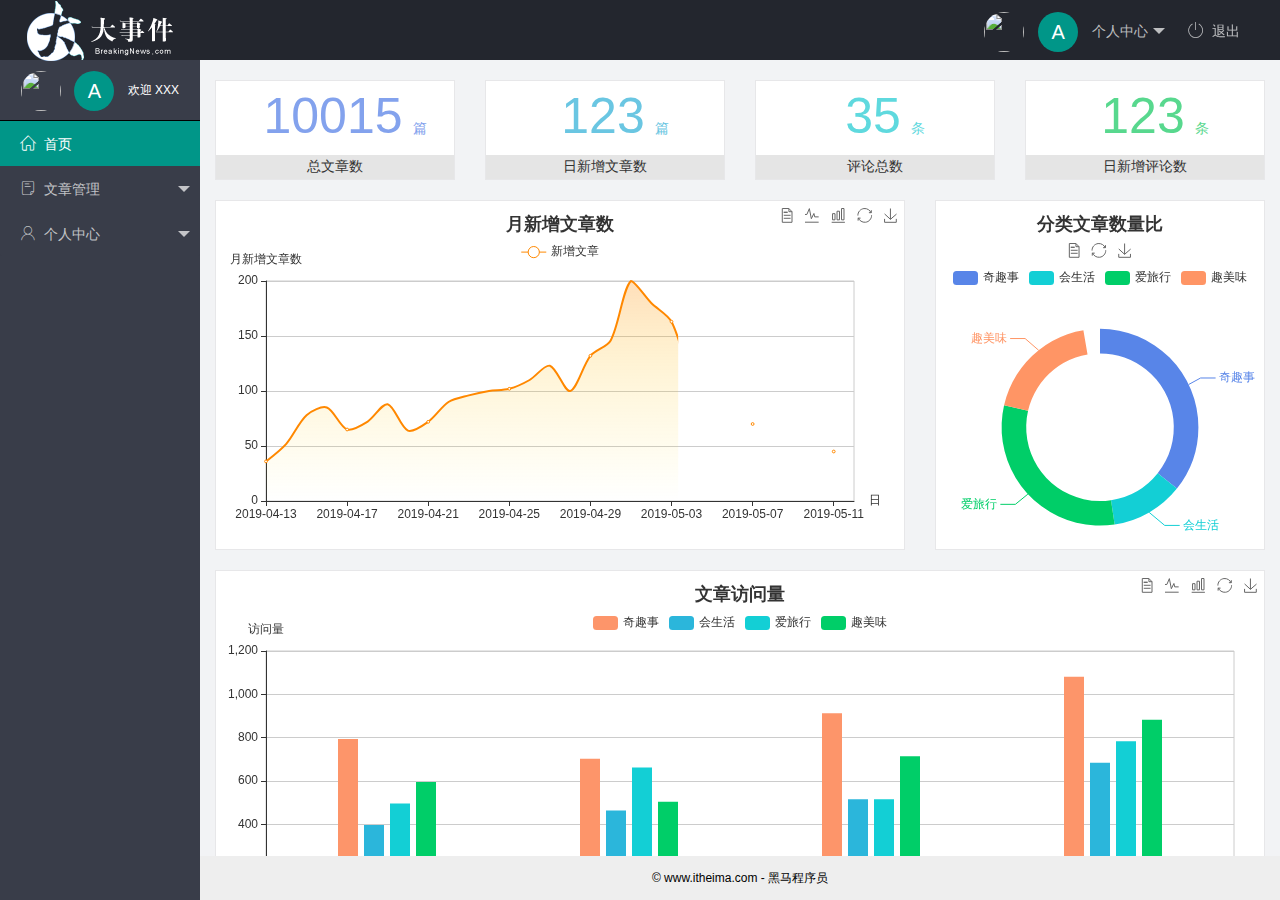
==== commit bce99024: "首页功能完全完成" ====
--- a/index.html
+++ b/index.html
@@ -32,7 +32,7 @@
           <dd><a href=""><i class="layui-icon layui-icon-face-smile"></i>   更换头像</a></dd>
         </dl>
       </li>
-      <li class="layui-nav-item"><a href=""><span class="iconfont icon-tuichu"></span>退出</a></li>
+      <li class="layui-nav-item"><a  id="btnLogout"  href="javascript:;"><span class="iconfont icon-tuichu"></span>退出</a></li>
     </ul>
   </div>
   
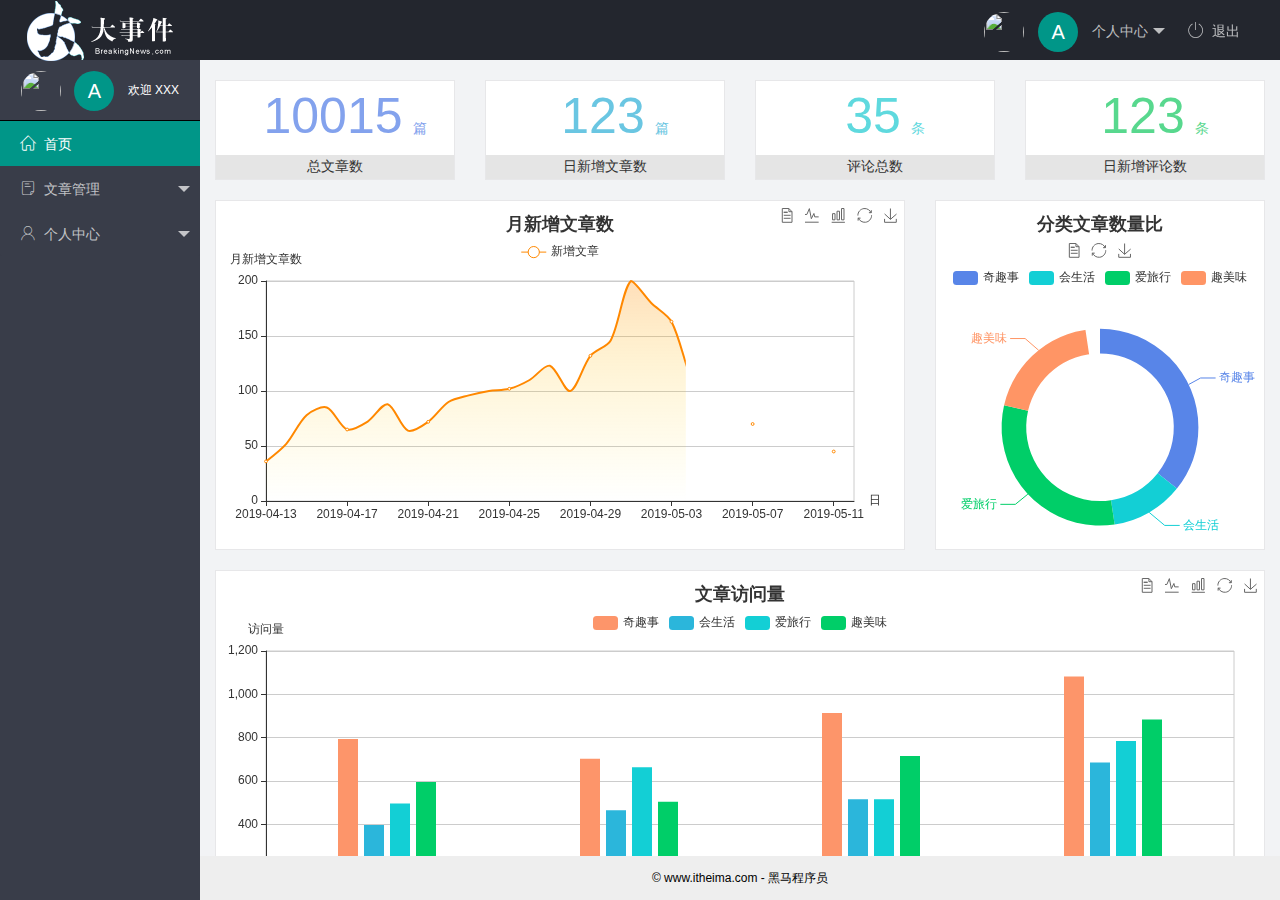
==== commit cfcebeb3: "个人中心功能部分完成" ====
--- a/index.html
+++ b/index.html
@@ -61,9 +61,9 @@
         <li class="layui-nav-item">
           <a href="javascript:;"><span class="iconfont icon-user"></span>个人中心</a>
           <dl class="layui-nav-child">
-            <dd><a href="javascript:;"><i class="layui-icon layui-icon-face-smile"></i>基本资料</a></dd>
-            <dd><a href="javascript:;"><i class="layui-icon layui-icon-face-smile"></i>更换头像</a></dd>
-            <dd><a href="javascript:;"><i class="layui-icon layui-icon-face-smile"></i>重置密码</a></dd>
+            <dd><a href="/user/user_info.html" target="fm"><i class="layui-icon layui-icon-face-smile"></i>基本资料</a></dd>
+            <dd><a href="/user/user_avatar.html" target="fm"><i class="layui-icon layui-icon-face-smile"></i>更换头像</a></dd>
+            <dd><a href="/user/user_pwd.html" target="fm"><i class="layui-icon layui-icon-face-smile"></i>重置密码</a></dd>
           </dl>
         </li>
      
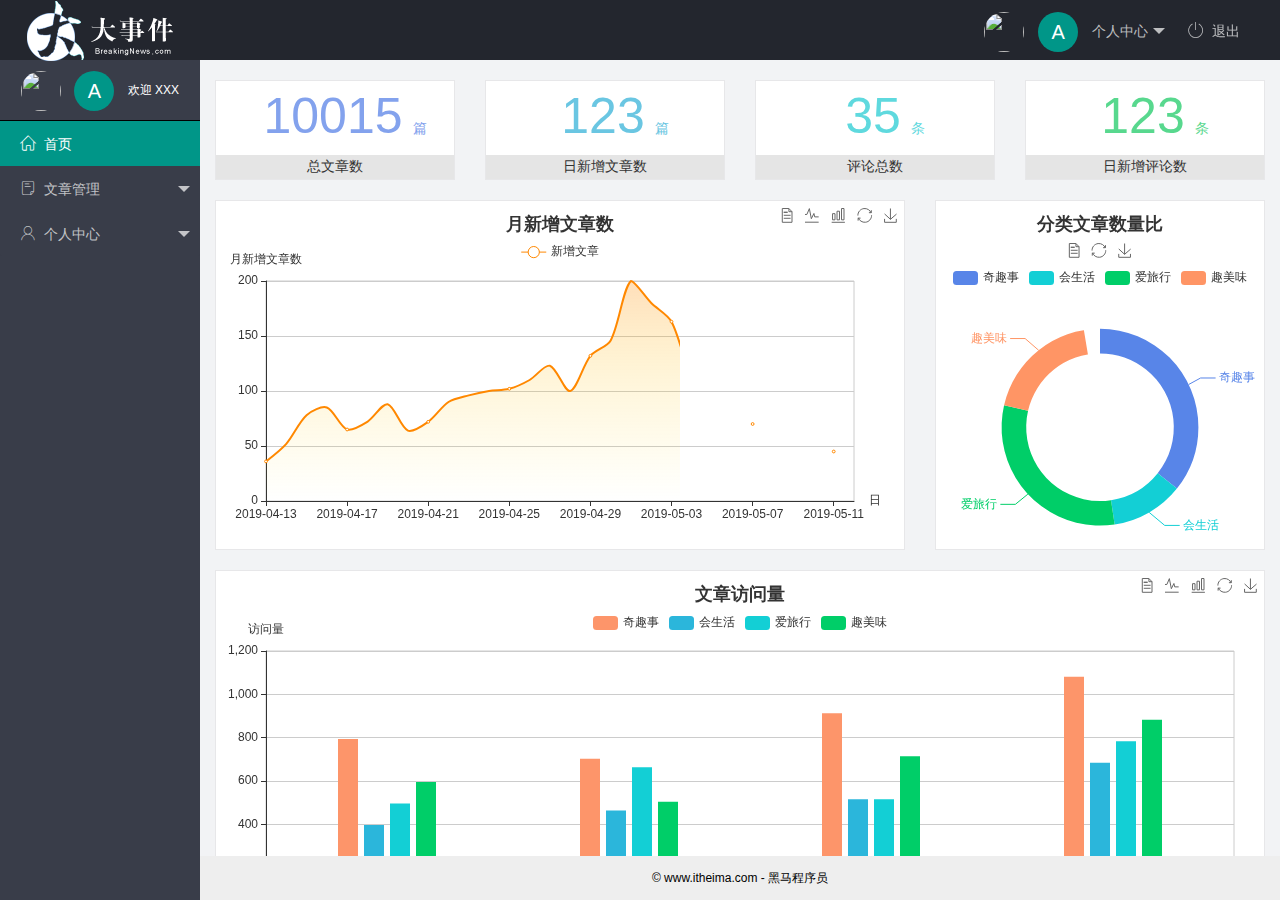
==== commit dadf37f1: "个人中心功能全部完成" ====
--- a/index.html
+++ b/index.html
@@ -27,9 +27,9 @@
         </a>
 
         <dl class="layui-nav-child">
-          <dd><a href=""><i class="layui-icon layui-icon-face-smile"></i>   基本资料</a></dd>
-          <dd><a href=""><i class="layui-icon layui-icon-face-smile"></i>   更换头像</a></dd>
-          <dd><a href=""><i class="layui-icon layui-icon-face-smile"></i>   更换头像</a></dd>
+          <dd><a href="/user/user_info.html" target="fm"><i class="layui-icon layui-icon-face-smile"></i>   基本资料</a></dd>
+          <dd><a href="/user/user_avatar.html" target="fm"><i class="layui-icon layui-icon-face-smile"></i>   更换头像</a></dd>
+          <dd><a href="/user/user_pwd.html" target="fm"><i class="layui-icon layui-icon-face-smile"></i>   重置密码</a></dd>
         </dl>
       </li>
       <li class="layui-nav-item"><a  id="btnLogout"  href="javascript:;"><span class="iconfont icon-tuichu"></span>退出</a></li>
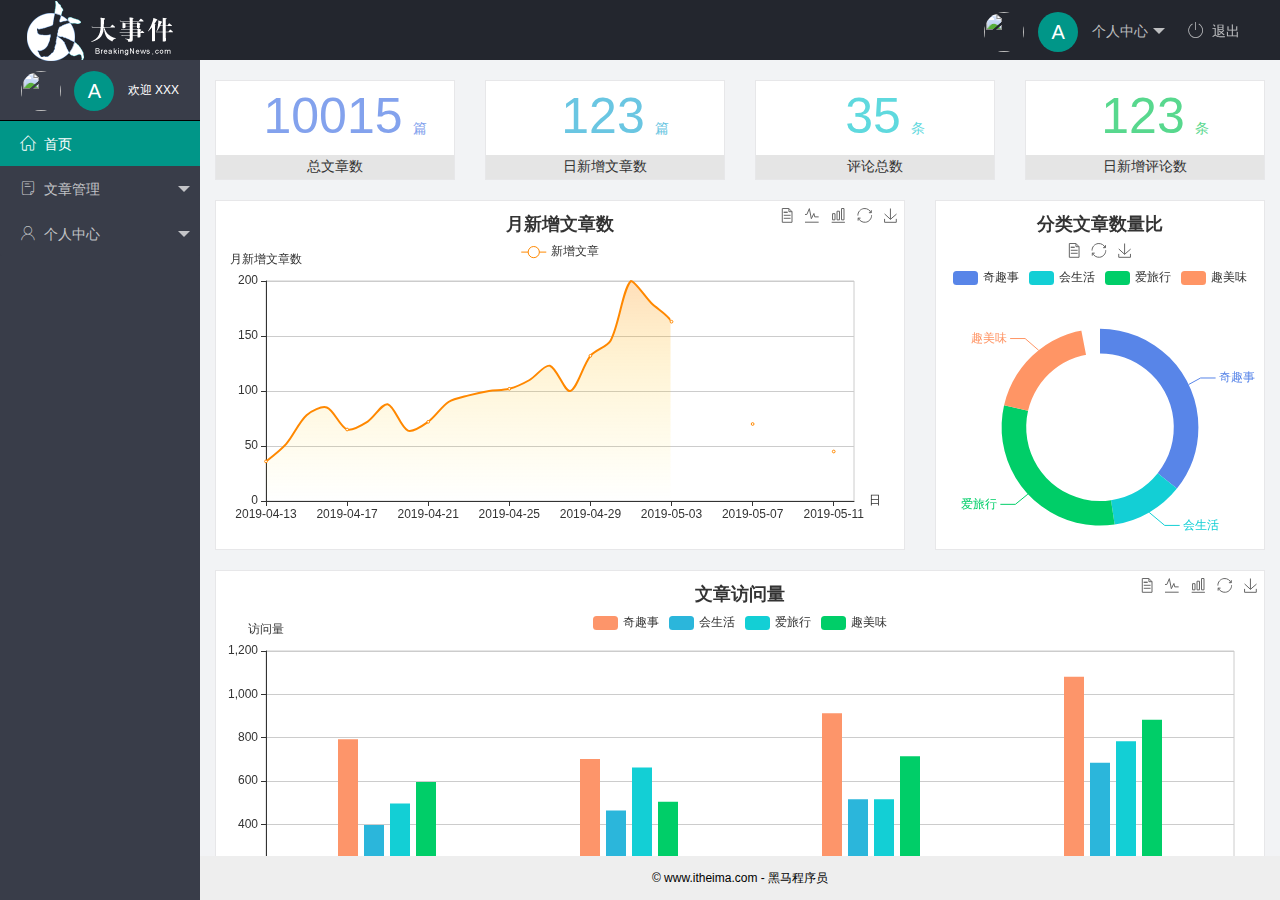
==== commit 2adc14f2: "文章类别功能完全完成" ====
--- a/index.html
+++ b/index.html
@@ -52,8 +52,8 @@
         <li class="layui-nav-item ">
           <a class="" href="javascript:;"><span class="iconfont icon-16"></span>文章管理</a>
           <dl class="layui-nav-child">
-            <dd><a href="javascript:;"><i class="layui-icon layui-icon-face-smile"></i>文章类别</a></dd>
-            <dd><a href="javascript:;"><i class="layui-icon layui-icon-face-smile"></i>文章列表</a></dd>
+            <dd><a href="/article/art_cate.html" target="fm"><i class="layui-icon layui-icon-face-smile"></i>文章类别</a></dd>
+            <dd><a href="/article/art_list..html" target="fm"><i class="layui-icon layui-icon-face-smile"></i>文章列表</a></dd>
             <dd><a href="javascript:;"><i class="layui-icon layui-icon-face-smile"></i>文章发表</a></dd>
 
           </dl>
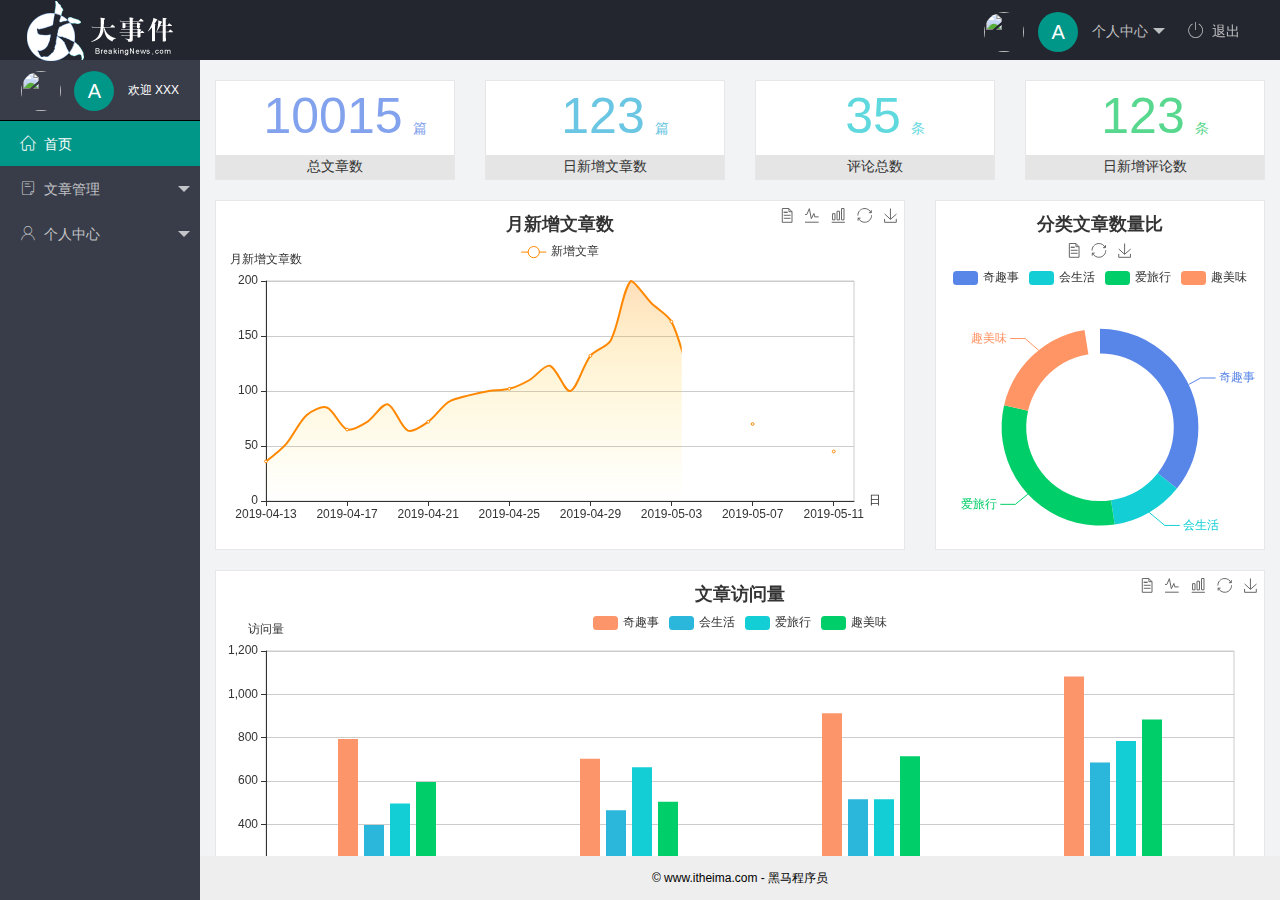
==== commit bca5fb84: "文章列表和文章发布完成" ====
--- a/index.html
+++ b/index.html
@@ -53,8 +53,8 @@
           <a class="" href="javascript:;"><span class="iconfont icon-16"></span>文章管理</a>
           <dl class="layui-nav-child">
             <dd><a href="/article/art_cate.html" target="fm"><i class="layui-icon layui-icon-face-smile"></i>文章类别</a></dd>
-            <dd><a href="/article/art_list..html" target="fm"><i class="layui-icon layui-icon-face-smile"></i>文章列表</a></dd>
-            <dd><a href="javascript:;"><i class="layui-icon layui-icon-face-smile"></i>文章发表</a></dd>
+            <dd><a id="art_list" href="/article/art_list..html" target="fm"><i class="layui-icon layui-icon-face-smile"></i>文章列表</a></dd>
+            <dd><a  href="/article/art_pub.html" target="fm"><i class="layui-icon layui-icon-face-smile"></i>文章发表</a></dd>
 
           </dl>
         </li>
